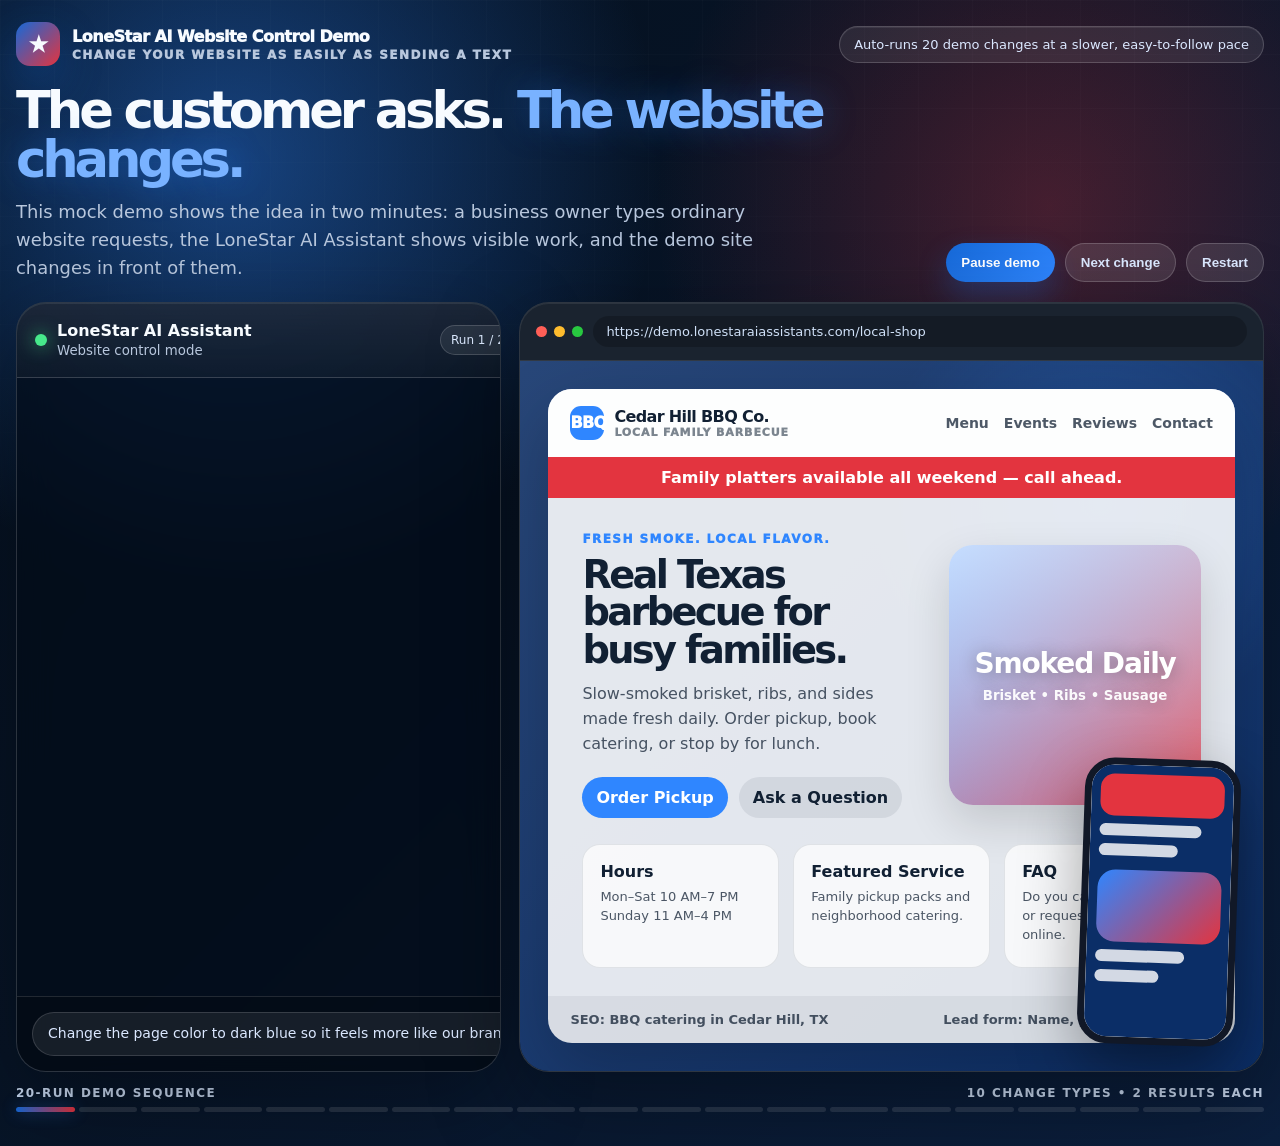
==== demo-control.html @ cb318af3 "Update mock demo change types" ====
<!doctype html>
<html lang="en">
<head>
  <meta charset="utf-8" />
  <meta name="viewport" content="width=device-width, initial-scale=1" />
  <title>LoneStar AI Website Control Demo</title>
  <meta name="description" content="A LoneStar AI demo showing how a small business website can change from plain-English requests." />
  <style>
    :root {
      --navy: #071426;
      --navy-2: #0b1e36;
      --blue: #1669d8;
      --blue-2: #2f86ff;
      --red: #e3343f;
      --red-2: #ff5b61;
      --ink: #f7fbff;
      --muted: #b8c7dd;
      --glass: rgba(255,255,255,.09);
      --line: rgba(255,255,255,.16);
      --site-bg: #0b2e67;
      --site-card: rgba(255,255,255,.94);
      --site-text: #112033;
      --site-accent: #2f86ff;
      --site-banner: #e3343f;
      --site-banner-text: #fff;
      --site-surface: rgba(255,255,255,.88);
      --site-card-bg: rgba(255,255,255,.72);
      --site-muted: rgba(17,32,51,.75);
      --site-faint: rgba(17,32,51,.55);
      --review-display: none;
      --site-radius: 24px;
    }

    * { box-sizing: border-box; margin: 0; padding: 0; }

    body {
      min-height: 100vh;
      font-family: Inter, ui-sans-serif, system-ui, -apple-system, BlinkMacSystemFont, "Segoe UI", sans-serif;
      color: var(--ink);
      background:
        radial-gradient(circle at 18% 14%, rgba(47,134,255,.42), transparent 30%),
        radial-gradient(circle at 82% 18%, rgba(227,52,63,.28), transparent 28%),
        linear-gradient(135deg, #04101f 0%, var(--navy) 44%, #0b1f3e 100%);
      overflow-x: hidden;
    }

    body::before {
      content: "";
      position: fixed;
      inset: 0;
      pointer-events: none;
      opacity: .34;
      background-image:
        linear-gradient(rgba(255,255,255,.055) 1px, transparent 1px),
        linear-gradient(90deg, rgba(255,255,255,.055) 1px, transparent 1px);
      background-size: 54px 54px;
      mask-image: linear-gradient(to bottom, black, transparent 82%);
    }

    .shell {
      width: min(1500px, calc(100% - 32px));
      margin: 0 auto;
      padding: 22px 0 34px;
      position: relative;
      z-index: 1;
    }

    .topbar {
      display: flex;
      justify-content: space-between;
      align-items: center;
      gap: 18px;
      margin-bottom: 20px;
    }

    .brand {
      display: flex;
      align-items: center;
      gap: 12px;
      font-weight: 950;
      letter-spacing: -.03em;
    }

    .mark {
      width: 44px;
      height: 44px;
      border-radius: 14px;
      display: grid;
      place-items: center;
      background: linear-gradient(135deg, var(--blue), var(--red));
      box-shadow: 0 18px 44px rgba(22,105,216,.28);
      font-size: 22px;
    }

    .brand small { display: block; color: var(--muted); font-size: 12px; letter-spacing: .12em; text-transform: uppercase; margin-top: 2px; }

    .pill {
      border: 1px solid rgba(255,255,255,.18);
      background: rgba(255,255,255,.08);
      border-radius: 999px;
      padding: 10px 14px;
      color: #dbe8ff;
      font-size: 13px;
      box-shadow: inset 0 1px 0 rgba(255,255,255,.08);
    }

    .headline {
      display: grid;
      grid-template-columns: minmax(0, 1fr) auto;
      gap: 20px;
      align-items: end;
      margin-bottom: 20px;
    }

    h1 {
      font-size: clamp(2rem, 4vw, 4.8rem);
      line-height: .96;
      letter-spacing: -.08em;
      max-width: 900px;
    }

    h1 span { color: #79b2ff; text-shadow: 0 0 34px rgba(47,134,255,.34); }

    .subhead {
      color: var(--muted);
      font-size: clamp(1rem, 1.4vw, 1.2rem);
      max-width: 740px;
      margin-top: 14px;
      line-height: 1.55;
    }

    .controls {
      display: flex;
      gap: 10px;
      justify-content: flex-end;
      flex-wrap: wrap;
    }

    button {
      border: 0;
      border-radius: 999px;
      padding: 11px 15px;
      font-weight: 900;
      color: white;
      background: linear-gradient(135deg, var(--blue), var(--blue-2));
      box-shadow: 0 14px 30px rgba(22,105,216,.32);
      cursor: pointer;
      transition: transform .18s ease, background .18s ease, box-shadow .18s ease;
    }

    button:hover, button:focus-visible {
      background: linear-gradient(135deg, var(--red), var(--red-2));
      transform: translateY(-1px);
      box-shadow: 0 16px 34px rgba(227,52,63,.3);
    }

    button.secondary { background: rgba(255,255,255,.11); border: 1px solid rgba(255,255,255,.18); color: #dbe8ff; box-shadow: none; }
    button.secondary:hover { background: linear-gradient(135deg, var(--red), var(--red-2)); color: white; }

    .demo-stage {
      display: grid;
      grid-template-columns: minmax(400px, .88fr) minmax(600px, 1.35fr);
      gap: 18px;
      align-items: stretch;
    }

    .assistant-panel, .website-frame {
      min-height: 720px;
      border: 1px solid var(--line);
      border-radius: 30px;
      background: rgba(3,12,24,.72);
      box-shadow: 0 30px 90px rgba(0,0,0,.34), inset 0 1px 0 rgba(255,255,255,.08);
      overflow: hidden;
      backdrop-filter: blur(18px);
    }

    .assistant-panel {
      display: grid;
      grid-template-rows: auto 1fr auto;
    }

    .panel-head {
      padding: 18px;
      border-bottom: 1px solid rgba(255,255,255,.12);
      display: flex;
      align-items: center;
      justify-content: space-between;
      gap: 12px;
      background: linear-gradient(180deg, rgba(255,255,255,.09), rgba(255,255,255,.03));
    }

    .agent-id { display: flex; align-items: center; gap: 10px; }
    .agent-dot { width: 12px; height: 12px; border-radius: 50%; background: #47e98b; box-shadow: 0 0 18px rgba(71,233,139,.76); }
    .agent-id strong { display: block; }
    .agent-id small { color: var(--muted); }

    .run-badge {
      font-size: 12px;
      color: #dceaff;
      border: 1px solid rgba(255,255,255,.16);
      padding: 7px 10px;
      border-radius: 999px;
      background: rgba(255,255,255,.08);
    }

    .messages {
      padding: 18px;
      display: flex;
      flex-direction: column;
      gap: 12px;
      overflow: hidden;
      position: relative;
    }

    .bubble {
      max-width: 92%;
      border-radius: 20px;
      padding: 14px 15px;
      line-height: 1.45;
      font-size: 15px;
      opacity: 0;
      transform: translateY(8px);
      animation: bubbleIn .36s ease forwards;
    }

    .bubble.customer {
      align-self: flex-end;
      background: linear-gradient(135deg, var(--blue), var(--blue-2));
      color: white;
      border-bottom-right-radius: 6px;
      box-shadow: 0 16px 36px rgba(22,105,216,.25);
    }

    .bubble.agent {
      align-self: flex-start;
      background: rgba(255,255,255,.10);
      border: 1px solid rgba(255,255,255,.12);
      color: #e9f2ff;
      border-bottom-left-radius: 6px;
    }

    .bubble strong { color: #fff; }
    .typing { display: inline-block; min-width: 8px; border-right: 2px solid rgba(255,255,255,.78); animation: blink .75s step-end infinite; }

    .command-log {
      margin-top: auto;
      border: 1px solid rgba(255,255,255,.12);
      border-radius: 18px;
      background: rgba(0,0,0,.22);
      padding: 12px;
      font-family: ui-monospace, SFMono-Regular, Menlo, Consolas, monospace;
      color: #bce2ff;
      font-size: 13px;
      line-height: 1.58;
      min-height: 156px;
      overflow: hidden;
    }

    .log-line { opacity: 0; transform: translateX(-6px); animation: logIn .25s ease forwards; }
    .log-line.ok { color: #73efad; }
    .log-line.warn { color: #ffd27a; }

    .composer {
      padding: 15px;
      border-top: 1px solid rgba(255,255,255,.12);
      display: flex;
      gap: 10px;
      align-items: center;
      background: rgba(0,0,0,.18);
    }

    .input-look {
      flex: 1;
      min-height: 44px;
      border-radius: 999px;
      border: 1px solid rgba(255,255,255,.14);
      background: rgba(255,255,255,.08);
      padding: 12px 15px;
      color: #dbe8ff;
      font-size: 14px;
      overflow: hidden;
      white-space: nowrap;
      text-overflow: ellipsis;
    }

    .website-frame {
      background: #06101d;
      display: flex;
      flex-direction: column;
    }

    .browser-bar {
      padding: 13px 16px;
      border-bottom: 1px solid rgba(255,255,255,.10);
      display: flex;
      align-items: center;
      gap: 10px;
      background: rgba(255,255,255,.08);
    }

    .traffic { display: flex; gap: 7px; }
    .traffic span { width: 11px; height: 11px; border-radius: 50%; display: block; }
    .traffic span:nth-child(1) { background: #ff5f57; }
    .traffic span:nth-child(2) { background: #febc2e; }
    .traffic span:nth-child(3) { background: #28c840; }
    .url { flex: 1; color: #cfe0f7; background: rgba(0,0,0,.22); border-radius: 999px; padding: 8px 13px; font-size: 13px; overflow: hidden; white-space: nowrap; text-overflow: ellipsis; }

    .site {
      flex: 1;
      color: var(--site-text);
      background:
        radial-gradient(circle at 78% 20%, color-mix(in srgb, var(--site-accent) 28%, transparent), transparent 28%),
        linear-gradient(135deg, color-mix(in srgb, var(--site-bg) 88%, white), var(--site-bg));
      transition: background .72s ease, color .72s ease;
      padding: 28px;
      overflow: hidden;
    }

    .site-inner {
      min-height: 100%;
      border-radius: var(--site-radius);
      overflow: hidden;
      background: var(--site-surface);
      box-shadow: 0 26px 70px rgba(0,0,0,.22);
      display: grid;
      grid-template-rows: auto auto 1fr auto;
      transition: border-radius .5s ease, background .5s ease;
    }

    .site-nav {
      display: flex;
      justify-content: space-between;
      align-items: center;
      gap: 15px;
      padding: 17px 22px;
      background: var(--site-card);
      color: var(--site-text);
    }

    .biz-logo { display: flex; align-items: center; gap: 10px; font-weight: 950; letter-spacing: -.04em; }
    .biz-logo span { width: 34px; height: 34px; display: grid; place-items: center; border-radius: 11px; color: white; background: var(--site-accent); transition: background .5s ease, border-radius .5s ease; }
    .site-nav nav { display: flex; gap: 15px; color: var(--site-muted); font-size: 14px; font-weight: 700; transition: color .5s ease; }
    .site-nav nav span { transition: color .35s ease, transform .35s ease; }
    .site-nav.centered { flex-direction: column; justify-content: center; text-align: center; }
    .site-nav.centered nav { justify-content: center; flex-wrap: wrap; }
    .site-nav.centered .biz-logo { flex-direction: column; gap: 7px; }

    .site-alert {
      background: var(--site-banner);
      color: var(--site-banner-text);
      padding: 11px 22px;
      display: flex;
      justify-content: center;
      text-align: center;
      font-weight: 900;
      transition: background .5s ease, color .5s ease;
      overflow: hidden;
      position: relative;
    }
    .site-alert .alert-inner { display: inline-block; white-space: nowrap; }
    .site-alert.scrolling .alert-inner { animation: scrollBanner 9s linear infinite; }

    .site-hero {
      padding: 34px 34px 26px;
      display: grid;
      grid-template-columns: minmax(0, 1.15fr) minmax(230px, .85fr);
      gap: 26px;
      align-items: center;
    }

    .site-kicker { color: var(--site-accent); font-weight: 950; text-transform: uppercase; letter-spacing: .12em; font-size: 12px; margin-bottom: 10px; transition: color .5s ease; }
    .site h2 { font-size: clamp(2rem, 3vw, 3.4rem); line-height: .98; letter-spacing: -.07em; margin-bottom: 14px; color: var(--site-text); transition: color .5s ease; }
    .site-copy { color: var(--site-muted); line-height: 1.55; max-width: 560px; font-size: 16px; transition: color .5s ease; }
    .site-actions { display: flex; flex-wrap: wrap; gap: 11px; margin-top: 20px; }
    .site-btn { background: var(--site-accent); color: white; border-radius: 999px; padding: 11px 14px; font-weight: 900; transition: background .5s ease; }
    .site-btn.ghost { background: color-mix(in srgb, var(--site-text) 8%, transparent); color: var(--site-text); }
    .site-btn.extra { display: none; }
    .site-btn.extra.show { display: inline-flex; }

    .photo-card {
      min-height: 260px;
      border-radius: 24px;
      background:
        linear-gradient(160deg, rgba(255,255,255,.72), rgba(255,255,255,.18)),
        var(--photo-gradient, linear-gradient(135deg, #2f86ff, #e3343f));
      display: grid;
      place-items: center;
      text-align: center;
      padding: 22px;
      box-shadow: 0 18px 45px rgba(0,0,0,.14);
      color: #fff;
      text-shadow: 0 2px 18px rgba(0,0,0,.34);
      transition: background .7s ease, transform .5s ease;
    }
    .photo-card strong { display: block; font-size: 28px; letter-spacing: -.04em; }
    .photo-card small { display: block; margin-top: 8px; font-weight: 800; opacity: .95; }

    .site-grid {
      padding: 0 34px 28px;
      display: grid;
      grid-template-columns: repeat(3, 1fr);
      gap: 14px;
    }

    .site-card {
      background: var(--site-card-bg);
      border: 1px solid color-mix(in srgb, var(--site-text) 10%, transparent);
      border-radius: 18px;
      padding: 17px;
      min-height: 124px;
      transition: transform .4s ease, border-color .4s ease, background .4s ease;
    }
    .site-card.changed { animation: pulse .8s ease; border-color: color-mix(in srgb, var(--site-accent) 58%, white); }
    .site-card h3 { font-size: 16px; margin-bottom: 7px; color: var(--site-text); }
    .site-card p { color: var(--site-muted); font-size: 13px; line-height: 1.45; transition: color .5s ease; }
    #reviewCard { display: var(--review-display); }

    .site-footer {
      background: color-mix(in srgb, var(--site-text) 6%, transparent);
      padding: 16px 22px;
      display: flex;
      justify-content: space-between;
      align-items: center;
      gap: 12px;
      color: var(--site-muted);
      font-size: 13px;
      font-weight: 750;
    }

    .phone-preview {
      position: absolute;
      right: 26px;
      bottom: 26px;
      width: 156px;
      height: 286px;
      border: 7px solid #111827;
      border-radius: 30px;
      overflow: hidden;
      background: #fff;
      box-shadow: 0 24px 60px rgba(0,0,0,.34);
      transform: rotate(2deg);
      transition: transform .45s ease;
    }
    .phone-preview .mini-site { height: 100%; background: var(--site-bg); padding: 9px; transition: background .72s ease; }
    .phone-preview .mini-top { height: 42px; border-radius: 14px; background: var(--site-banner); margin-bottom: 8px; transition: background .5s ease; }
    .phone-preview .mini-line { height: 12px; border-radius: 999px; background: rgba(255,255,255,.82); margin: 8px 0; }
    .phone-preview .mini-block { height: 72px; border-radius: 18px; background: var(--photo-gradient, linear-gradient(135deg, #2f86ff, #e3343f)); margin-top: 14px; transition: background .7s ease; }

    .change-flash { animation: siteFlash .75s ease; }

    .progress-label {
      margin-top: 14px;
      color: #c9d9f0;
      font-size: 12px;
      font-weight: 850;
      letter-spacing: .12em;
      text-transform: uppercase;
      display: flex;
      justify-content: space-between;
      gap: 12px;
    }

    .progress-strip {
      display: grid;
      grid-template-columns: repeat(20, 1fr);
      gap: 4px;
      margin-top: 7px;
    }
    .tick { height: 5px; border-radius: 999px; background: rgba(255,255,255,.12); overflow: hidden; }
    .tick.active { background: linear-gradient(90deg, var(--blue), var(--red)); box-shadow: 0 0 16px rgba(47,134,255,.45); }

    @keyframes blink { 50% { border-color: transparent; } }
    @keyframes bubbleIn { to { opacity: 1; transform: translateY(0); } }
    @keyframes logIn { to { opacity: 1; transform: translateX(0); } }
    @keyframes siteFlash { 0%,100% { filter: brightness(1); } 35% { filter: brightness(1.18) saturate(1.14); } }
    @keyframes pulse { 0%, 100% { transform: translateY(0); } 40% { transform: translateY(-4px); } }
    @keyframes scrollBanner { 0% { transform: translateX(92%); } 100% { transform: translateX(-92%); } }

    @media (max-width: 1100px) {
      .headline, .demo-stage { grid-template-columns: 1fr; }
      .assistant-panel, .website-frame { min-height: auto; }
      .website-frame { min-height: 680px; }
      .site-hero { grid-template-columns: 1fr; }
      .phone-preview { display: none; }
    }

    @media (max-width: 720px) {
      .shell { width: min(100% - 18px, 1500px); padding-top: 14px; }
      .topbar { align-items: flex-start; flex-direction: column; }
      .site { padding: 12px; }
      .site-nav nav { display: none; }
      .site-hero { padding: 24px 20px; }
      .site-grid { grid-template-columns: 1fr; padding: 0 20px 20px; }
      .controls { justify-content: flex-start; }
    }
  </style>
</head>
<body>
  <main class="shell">
    <header class="topbar">
      <div class="brand">
        <div class="mark">★</div>
        <div>
          LoneStar AI Website Control Demo
          <small>Change your website as easily as sending a text</small>
        </div>
      </div>
      <div class="pill">Auto-runs 20 demo changes at a slower, easy-to-follow pace</div>
    </header>

    <section class="headline">
      <div>
        <h1>The customer asks. <span>The website changes.</span></h1>
        <p class="subhead">This mock demo shows the idea in two minutes: a business owner types ordinary website requests, the LoneStar AI Assistant shows visible work, and the demo site changes in front of them.</p>
      </div>
      <div class="controls">
        <button id="playPause" type="button">Pause demo</button>
        <button class="secondary" id="nextBtn" type="button">Next change</button>
        <button class="secondary" id="restartBtn" type="button">Restart</button>
      </div>
    </section>

    <section class="demo-stage" aria-label="LoneStar AI website control mock demo">
      <aside class="assistant-panel">
        <div class="panel-head">
          <div class="agent-id">
            <span class="agent-dot"></span>
            <div><strong>LoneStar AI Assistant</strong><small>Website control mode</small></div>
          </div>
          <div class="run-badge" id="runBadge">Run 1 / 20</div>
        </div>
        <div class="messages" id="messages" aria-live="polite"></div>
        <div class="composer">
          <div class="input-look" id="composerText">Typing request…</div>
          <button type="button" id="sendBtn">Send</button>
        </div>
      </aside>

      <section class="website-frame">
        <div class="browser-bar">
          <div class="traffic"><span></span><span></span><span></span></div>
          <div class="url">https://demo.lonestaraiassistants.com/local-shop</div>
        </div>
        <div class="site" id="site">
          <div class="site-inner" id="siteInner">
            <header class="site-nav">
              <div class="biz-logo"><span id="bizIcon">BBQ</span><div><strong id="businessName">Cedar Hill BBQ Co.</strong><small id="tagLine" style="display:block;color:var(--site-faint);font-size:11px;letter-spacing:.08em;text-transform:uppercase;">Local family barbecue</small></div></div>
              <nav id="siteNav"><span>Menu</span><span>Events</span><span>Reviews</span><span id="newPageLink" hidden>Catering</span><span>Contact</span></nav>
            </header>
            <div class="site-alert" id="siteBanner"><span class="alert-inner" id="bannerText">Family platters available all weekend — call ahead.</span></div>
            <section class="site-hero">
              <div>
                <div class="site-kicker" id="kicker">Fresh smoke. Local flavor.</div>
                <h2 id="heroTitle">Real Texas barbecue for busy families.</h2>
                <p class="site-copy" id="heroCopy">Slow-smoked brisket, ribs, and sides made fresh daily. Order pickup, book catering, or stop by for lunch.</p>
                <div class="site-actions">
                  <div class="site-btn" id="primaryCta">Order Pickup</div>
                  <div class="site-btn ghost" id="secondaryCta">Ask a Question</div>
                  <div class="site-btn extra" id="extraCta">Book Catering</div>
                </div>
              </div>
              <div class="photo-card" id="photoCard"><div><strong id="photoTitle">Smoked Daily</strong><small id="photoSub">Brisket • Ribs • Sausage</small></div></div>
            </section>
            <section class="site-grid">
              <article class="site-card" id="hoursCard"><h3>Hours</h3><p id="hoursText">Mon–Sat 10 AM–7 PM<br>Sunday 11 AM–4 PM</p></article>
              <article class="site-card" id="serviceCard"><h3>Featured Service</h3><p id="serviceText">Family pickup packs and neighborhood catering.</p></article>
              <article class="site-card" id="faqCard"><h3>FAQ</h3><p id="faqText">Do you cater? Yes — call or request a quote online.</p></article>
              <article class="site-card" id="reviewCard"><h3>Review</h3><p id="reviewText">“Best brisket in town and the staff made catering easy.” — Maria G.</p></article>
            </section>
            <footer class="site-footer"><span id="seoText">SEO: BBQ catering in Cedar Hill, TX</span><span id="leadText">Lead form: Name, phone, event date</span></footer>
          </div>
          <div class="phone-preview" aria-hidden="true"><div class="mini-site"><div class="mini-top"></div><div class="mini-line" style="width:82%"></div><div class="mini-line" style="width:64%"></div><div class="mini-block"></div><div class="mini-line" style="width:72%"></div><div class="mini-line" style="width:52%"></div></div></div>
        </div>
      </section>
    </section>
    <div class="progress-label"><span>20-run demo sequence</span><span>10 change types • 2 results each</span></div>
    <div class="progress-strip" id="progressStrip" aria-label="Demo progress"></div>
  </main>

  <script>
    const steps = [
      {
        type: 'Page color', request: 'Change the page color to dark blue so it feels more like our brand.',
        logs: ['Reading current page colors', 'Applying dark blue background', 'Checking button and banner contrast', 'Dark blue page color published'],
        apply() { setTheme({bg:'#082f63', accent:'#2f86ff', banner:'#e3343f', photo:'linear-gradient(135deg,#0b2e67,#2f86ff 58%,#e3343f)', surface:'rgba(255,255,255,.90)', cardBg:'rgba(255,255,255,.74)', text:'#112033', muted:'rgba(17,32,51,.75)', faint:'rgba(17,32,51,.55)'}); changed('siteInner'); }
      },
      {
        type: 'Text color', request: 'Make the website text white for a darker, more premium look.',
        logs: ['Switching site text tokens', 'Darkening card surfaces', 'Checking headline contrast', 'White text mode published'],
        apply() { setTheme({surface:'rgba(6,18,35,.92)', cardBg:'rgba(255,255,255,.10)', text:'#ffffff', muted:'rgba(255,255,255,.78)', faint:'rgba(255,255,255,.58)', banner:'#1669d8'}); changed('siteInner'); }
      },
      {
        type: 'Banner motion', request: 'Make the announcement banner scroll across the top.',
        logs: ['Finding announcement banner', 'Adding smooth scroll behavior', 'Checking motion speed', 'Scrolling banner turned on'],
        apply() { bannerText.textContent = 'Weekend special: family platters, catering trays, and pickup packs available now.'; siteBanner.classList.add('scrolling'); changed('siteBanner'); }
      },
      {
        type: 'Button', request: 'Add a button for catering orders.',
        logs: ['Finding homepage buttons', 'Adding catering call-to-action', 'Checking mobile wrap', 'New button added'],
        apply() { extraCta.textContent = 'Book Catering'; extraCta.classList.add('show'); changed('extraCta'); }
      },
      {
        type: 'Hours', request: 'Change the hours to 9 AM to 6 PM Monday through Saturday.',
        logs: ['Finding hours card', 'Updating weekday schedule', 'Checking footer references', 'Hours changed'],
        apply() { hoursText.innerHTML = 'Mon–Sat 9 AM–6 PM<br>Sunday 11 AM–4 PM'; changed('hoursCard'); }
      },
      {
        type: 'Header layout', request: 'Change the header layout so the logo is centered above the menu.',
        logs: ['Reading header layout', 'Centering logo and navigation', 'Checking spacing', 'Header layout updated'],
        apply() { document.querySelector('.site-nav').classList.add('centered'); changed('siteInner'); }
      },
      {
        type: 'New page link', request: 'Add a Catering page link in the header.',
        logs: ['Opening site navigation', 'Adding Catering page link', 'Checking header width', 'New page link added'],
        apply() { newPageLink.hidden = false; changed('siteNav'); }
      },
      {
        type: 'Review', request: 'Add a customer review to the homepage.',
        logs: ['Finding review area', 'Adding approved customer quote', 'Checking card layout', 'Review added'],
        apply() { setVar('--review-display', 'block'); reviewText.textContent = '“Best brisket in town and the staff made catering easy.” — Maria G.'; changed('reviewCard'); }
      },
      {
        type: 'Logo', request: 'Change the logo to a flame icon for barbecue season.',
        logs: ['Finding logo mark', 'Swapping icon style', 'Checking header readability', 'Logo updated'],
        apply() { bizIcon.textContent = '🔥'; bizIcon.style.borderRadius = '999px'; businessName.textContent = 'Cedar Hill Smokehouse'; tagLine.textContent = 'Barbecue • Catering • Pickup'; changed('siteInner'); }
      },
      {
        type: 'Featured service + theme', request: 'Feature wedding catering and make the colors feel elegant.',
        logs: ['Updating featured service', 'Matching color theme to service', 'Checking homepage visual balance', 'Featured service and theme updated'],
        apply() { serviceText.textContent = 'Wedding catering with smoked meats, sides, and simple serving options.'; heroTitle.textContent = 'Wedding catering with real Texas flavor.'; heroCopy.textContent = 'Give guests a meal they remember with slow-smoked brisket, sausage, sides, and easy catering support.'; setTheme({bg:'#3f2a56', accent:'#9f7aea', banner:'#2d1b42', photo:'linear-gradient(135deg,#2d1b42,#9f7aea 48%,#f6ad55)', surface:'rgba(255,255,255,.90)', cardBg:'rgba(255,255,255,.75)', text:'#162033', muted:'rgba(22,32,51,.76)', faint:'rgba(22,32,51,.55)'}); changed('serviceCard'); changed('photoCard'); }
      },
      {
        type: 'Page color', request: 'Change the page color back to a clean gray look.',
        logs: ['Reading page colors', 'Switching background to clean gray', 'Checking contrast', 'Gray page color published'],
        apply() { setTheme({bg:'#64748b', accent:'#1669d8', banner:'#1e293b', photo:'linear-gradient(135deg,#94a3b8,#334155)', surface:'rgba(255,255,255,.90)', cardBg:'rgba(255,255,255,.74)', text:'#112033', muted:'rgba(17,32,51,.75)', faint:'rgba(17,32,51,.55)'}); changed('siteInner'); }
      },
      {
        type: 'Text color', request: 'Change the text back to dark blue for a lighter page.',
        logs: ['Restoring dark blue text', 'Lightening card surfaces', 'Checking readability', 'Dark blue text restored'],
        apply() { setTheme({surface:'rgba(255,255,255,.90)', cardBg:'rgba(255,255,255,.74)', text:'#112033', muted:'rgba(17,32,51,.75)', faint:'rgba(17,32,51,.55)', banner:'#1669d8'}); changed('siteInner'); }
      },
      {
        type: 'Banner motion', request: 'Stop the banner from scrolling and leave it still.',
        logs: ['Finding announcement banner', 'Removing scroll behavior', 'Setting fixed message', 'Static banner restored'],
        apply() { siteBanner.classList.remove('scrolling'); bannerText.textContent = 'Summer lunch special: brisket sandwich combo every weekday.'; changed('siteBanner'); }
      },
      {
        type: 'Button', request: 'Remove the extra catering button.',
        logs: ['Finding homepage buttons', 'Removing extra call-to-action', 'Checking remaining buttons', 'Extra button removed'],
        apply() { extraCta.classList.remove('show'); changed('primaryCta'); }
      },
      {
        type: 'Hours', request: 'Revert the hours back to the regular schedule.',
        logs: ['Finding hours card', 'Restoring regular schedule', 'Checking footer references', 'Hours reverted'],
        apply() { hoursText.innerHTML = 'Mon–Sat 10 AM–7 PM<br>Sunday 11 AM–4 PM'; changed('hoursCard'); }
      },
      {
        type: 'Header layout', request: 'Revert the header layout back to logo left and menu right.',
        logs: ['Reading header layout', 'Restoring split header', 'Checking spacing', 'Header layout reverted'],
        apply() { document.querySelector('.site-nav').classList.remove('centered'); changed('siteInner'); }
      },
      {
        type: 'New page link', request: 'Remove the Catering page link from the header.',
        logs: ['Opening site navigation', 'Removing Catering page link', 'Checking header width', 'Page link removed'],
        apply() { newPageLink.hidden = true; changed('siteNav'); }
      },
      {
        type: 'Review', request: 'Remove the customer review from the homepage.',
        logs: ['Finding review card', 'Removing review from homepage', 'Checking card layout', 'Review removed'],
        apply() { setVar('--review-display', 'none'); changed('siteInner'); }
      },
      {
        type: 'Logo', request: 'Revert the logo back to the original BBQ mark.',
        logs: ['Finding logo mark', 'Restoring original initials', 'Checking brand label', 'Logo reverted'],
        apply() { bizIcon.textContent = 'BBQ'; bizIcon.style.borderRadius = '11px'; businessName.textContent = 'Cedar Hill BBQ Co.'; tagLine.textContent = 'Local family barbecue'; changed('siteInner'); }
      },
      {
        type: 'Featured service + theme', request: 'Feature family pickup packs and match the colors to a friendly blue theme.',
        logs: ['Updating featured service', 'Matching color theme to pickup packs', 'Checking homepage visual balance', 'Featured service and theme updated'],
        apply() { serviceText.textContent = 'Family pickup packs and neighborhood catering.'; heroTitle.textContent = 'Real Texas barbecue for busy families.'; heroCopy.textContent = 'Slow-smoked brisket, ribs, and sides made fresh daily. Order pickup, book catering, or stop by for lunch.'; setTheme({bg:'#0b2e67', accent:'#2f86ff', banner:'#e3343f', photo:'linear-gradient(135deg,#2f86ff,#e3343f)', surface:'rgba(255,255,255,.90)', cardBg:'rgba(255,255,255,.74)', text:'#112033', muted:'rgba(17,32,51,.75)', faint:'rgba(17,32,51,.55)'}); changed('serviceCard'); changed('photoCard'); }
      }
    ];

    const $ = (id) => document.getElementById(id);
    const messages = $('messages');
    const commandLog = document.createElement('div');
    commandLog.className = 'command-log';
    const composerText = $('composerText');
    const runBadge = $('runBadge');
    const progressStrip = $('progressStrip');
    const playPause = $('playPause');
    const nextBtn = $('nextBtn');
    const restartBtn = $('restartBtn');
    const sendBtn = $('sendBtn');
    let index = 0;
    let playing = true;
    let timers = [];
    const DEMO_SPEED = 2; // Clint asked for about half speed: multiply demo delays by 2.
    const delay = (ms) => ms * DEMO_SPEED;

    for (let i = 0; i < steps.length; i++) {
      const tick = document.createElement('div');
      tick.className = 'tick';
      progressStrip.appendChild(tick);
    }

    function setVar(name, value) { document.documentElement.style.setProperty(name, value); }
    function setTheme(theme) {
      if (theme.bg) setVar('--site-bg', theme.bg);
      if (theme.accent) setVar('--site-accent', theme.accent);
      if (theme.banner) setVar('--site-banner', theme.banner);
      if (theme.photo) setVar('--photo-gradient', theme.photo);
      if (theme.radius) setVar('--site-radius', theme.radius);
      if (theme.surface) setVar('--site-surface', theme.surface);
      if (theme.cardBg) setVar('--site-card-bg', theme.cardBg);
      if (theme.text) setVar('--site-text', theme.text);
      if (theme.muted) setVar('--site-muted', theme.muted);
      if (theme.faint) setVar('--site-faint', theme.faint);
    }

    function changed(id) {
      const el = $(id);
      if (!el) return;
      el.classList.remove('changed', 'change-flash');
      void el.offsetWidth;
      el.classList.add('changed');
      $('site').classList.add('change-flash');
      window.setTimeout(() => $('site').classList.remove('change-flash'), 780);
    }

    function clearTimers() { timers.forEach(clearTimeout); timers = []; }
    function wait(fn, delay) { const t = setTimeout(fn, delay); timers.push(t); }

    function addBubble(text, role) {
      const b = document.createElement('div');
      b.className = `bubble ${role}`;
      b.innerHTML = text;
      messages.appendChild(b);
      messages.scrollTop = messages.scrollHeight;
      return b;
    }

    function typeComposer(text, done) {
      composerText.textContent = '';
      let i = 0;
      function tick() {
        composerText.innerHTML = text.slice(0, i).replace(/</g, '&lt;') + '<span class="typing"></span>';
        i += 2;
        if (i <= text.length + 2) wait(tick, delay(22));
        else {
          composerText.textContent = text;
          if (done) done();
        }
      }
      tick();
    }

    function renderProgress() {
      [...progressStrip.children].forEach((tick, i) => tick.classList.toggle('active', i <= index));
    }

    function renderStep() {
      clearTimers();
      const step = steps[index];
      runBadge.textContent = `Run ${index + 1} / ${steps.length} • ${step.type}`;
      renderProgress();
      messages.innerHTML = '';
      commandLog.innerHTML = '';
      composerText.textContent = 'Typing request…';

      typeComposer(step.request, () => {
        wait(() => {
          addBubble(step.request, 'customer');
          composerText.textContent = 'Request sent';
        }, delay(160));
        wait(() => addBubble('<strong>LoneStar AI Assistant:</strong> I can do that. I’ll update the demo site and check the result.', 'agent'), delay(760));
        wait(() => {
          messages.appendChild(commandLog);
          step.logs.forEach((line, i) => {
            wait(() => {
              const div = document.createElement('div');
              div.className = `log-line ${i === step.logs.length - 1 ? 'ok' : ''}`;
              div.textContent = `${i === step.logs.length - 1 ? '✓' : '>'} ${line}`;
              commandLog.appendChild(div);
            }, delay(i * 430));
          });
        }, delay(1250));
        wait(() => {
          step.apply();
          addBubble('<strong>Done.</strong> The website has been updated. Refresh the phone view and it matches the request.', 'agent');
        }, delay(3200));
        if (playing) wait(nextStep, delay(6000));
      });
    }

    function nextStep() {
      index = (index + 1) % steps.length;
      renderStep();
    }

    playPause.addEventListener('click', () => {
      playing = !playing;
      playPause.textContent = playing ? 'Pause demo' : 'Play demo';
      if (playing) nextStep();
      else clearTimers();
    });
    nextBtn.addEventListener('click', () => { nextStep(); });
    restartBtn.addEventListener('click', () => { index = 0; playing = true; playPause.textContent = 'Pause demo'; renderStep(); });
    sendBtn.addEventListener('click', () => { nextStep(); });

    renderStep();
  </script>
</body>
</html>
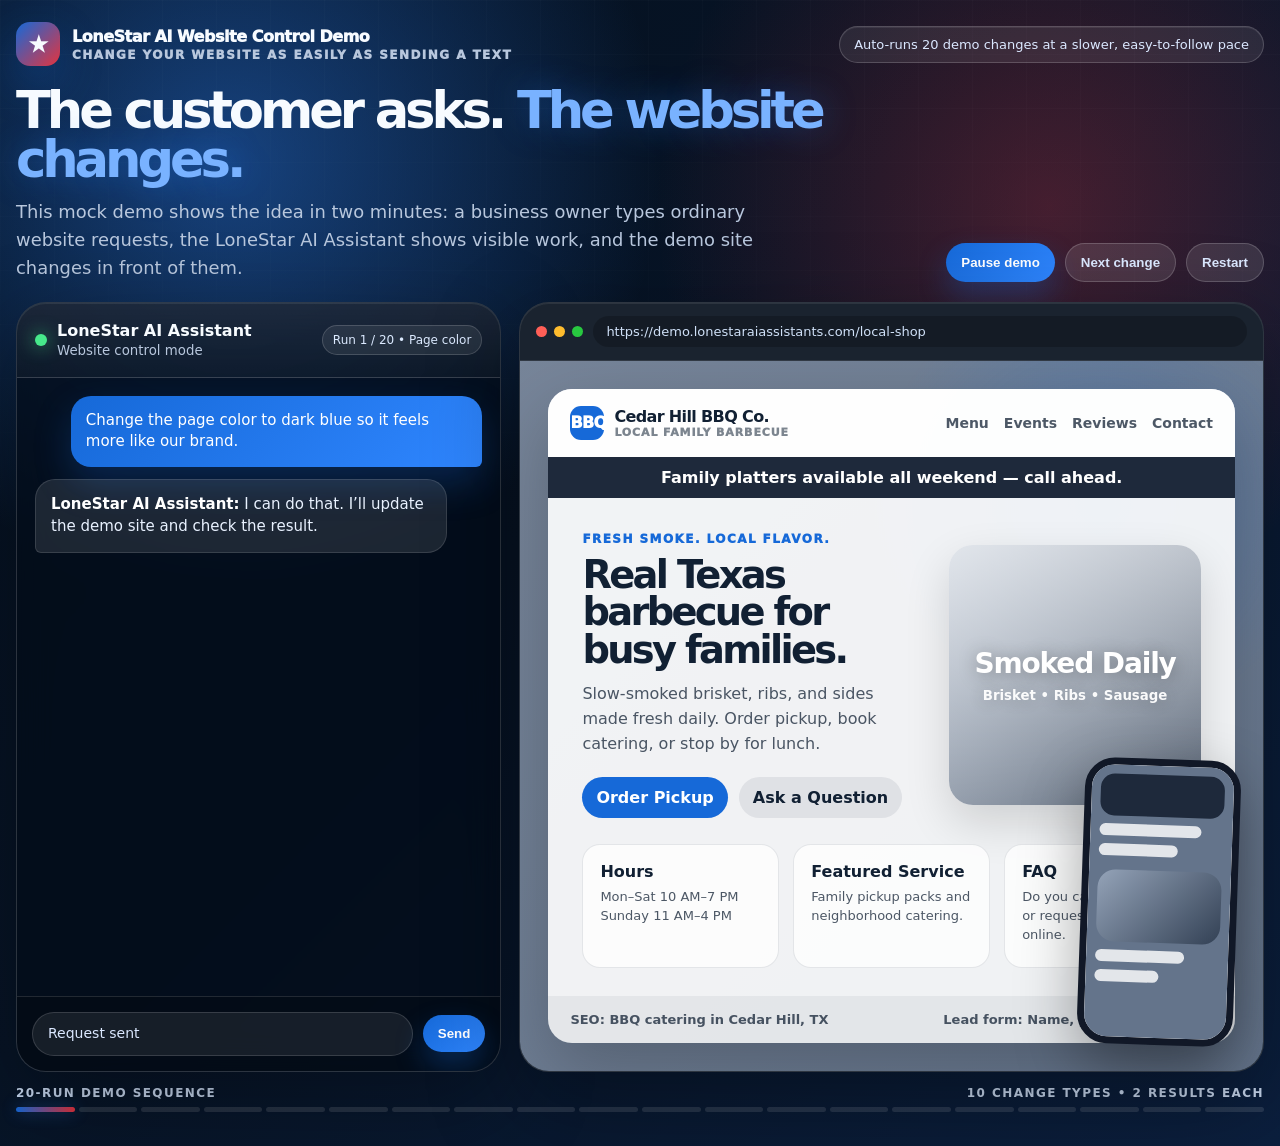
==== commit 534240d6: "Make first demo color change visible" ====
--- a/demo-control.html
+++ b/demo-control.html
@@ -17,11 +17,11 @@
       --muted: #b8c7dd;
       --glass: rgba(255,255,255,.09);
       --line: rgba(255,255,255,.16);
-      --site-bg: #0b2e67;
+      --site-bg: #64748b;
       --site-card: rgba(255,255,255,.94);
       --site-text: #112033;
-      --site-accent: #2f86ff;
-      --site-banner: #e3343f;
+      --site-accent: #1669d8;
+      --site-banner: #1e293b;
       --site-banner-text: #fff;
       --site-surface: rgba(255,255,255,.88);
       --site-card-bg: rgba(255,255,255,.72);
@@ -333,7 +333,7 @@
       align-items: center;
       gap: 15px;
       padding: 17px 22px;
-      background: var(--site-card);
+      background: var(--site-surface);
       color: var(--site-text);
     }
 
@@ -718,6 +718,39 @@
       if (theme.faint) setVar('--site-faint', theme.faint);
     }
 
+    function resetPreviewToNeutral() {
+      setTheme({
+        bg: '#64748b',
+        accent: '#1669d8',
+        banner: '#1e293b',
+        photo: 'linear-gradient(135deg,#94a3b8,#334155)',
+        radius: '24px',
+        surface: 'rgba(255,255,255,.90)',
+        cardBg: 'rgba(255,255,255,.74)',
+        text: '#112033',
+        muted: 'rgba(17,32,51,.75)',
+        faint: 'rgba(17,32,51,.55)'
+      });
+      siteBanner.classList.remove('scrolling');
+      bannerText.textContent = 'Family platters available all weekend — call ahead.';
+      document.querySelector('.site-nav').classList.remove('centered');
+      newPageLink.hidden = true;
+      setVar('--review-display', 'none');
+      extraCta.classList.remove('show');
+      hoursText.innerHTML = 'Mon–Sat 10 AM–7 PM<br>Sunday 11 AM–4 PM';
+      bizIcon.textContent = 'BBQ';
+      bizIcon.style.borderRadius = '11px';
+      businessName.textContent = 'Cedar Hill BBQ Co.';
+      tagLine.textContent = 'Local family barbecue';
+      serviceText.textContent = 'Family pickup packs and neighborhood catering.';
+      heroTitle.textContent = 'Real Texas barbecue for busy families.';
+      heroCopy.textContent = 'Slow-smoked brisket, ribs, and sides made fresh daily. Order pickup, book catering, or stop by for lunch.';
+      primaryCta.textContent = 'Order Pickup';
+      secondaryCta.textContent = 'Ask a Question';
+      photoTitle.textContent = 'Smoked Daily';
+      photoSub.textContent = 'Brisket • Ribs • Sausage';
+    }
+
     function changed(id) {
       const el = $(id);
       if (!el) return;
@@ -761,6 +794,7 @@
 
     function renderStep() {
       clearTimers();
+      if (index === 0) resetPreviewToNeutral();
       const step = steps[index];
       runBadge.textContent = `Run ${index + 1} / ${steps.length} • ${step.type}`;
       renderProgress();
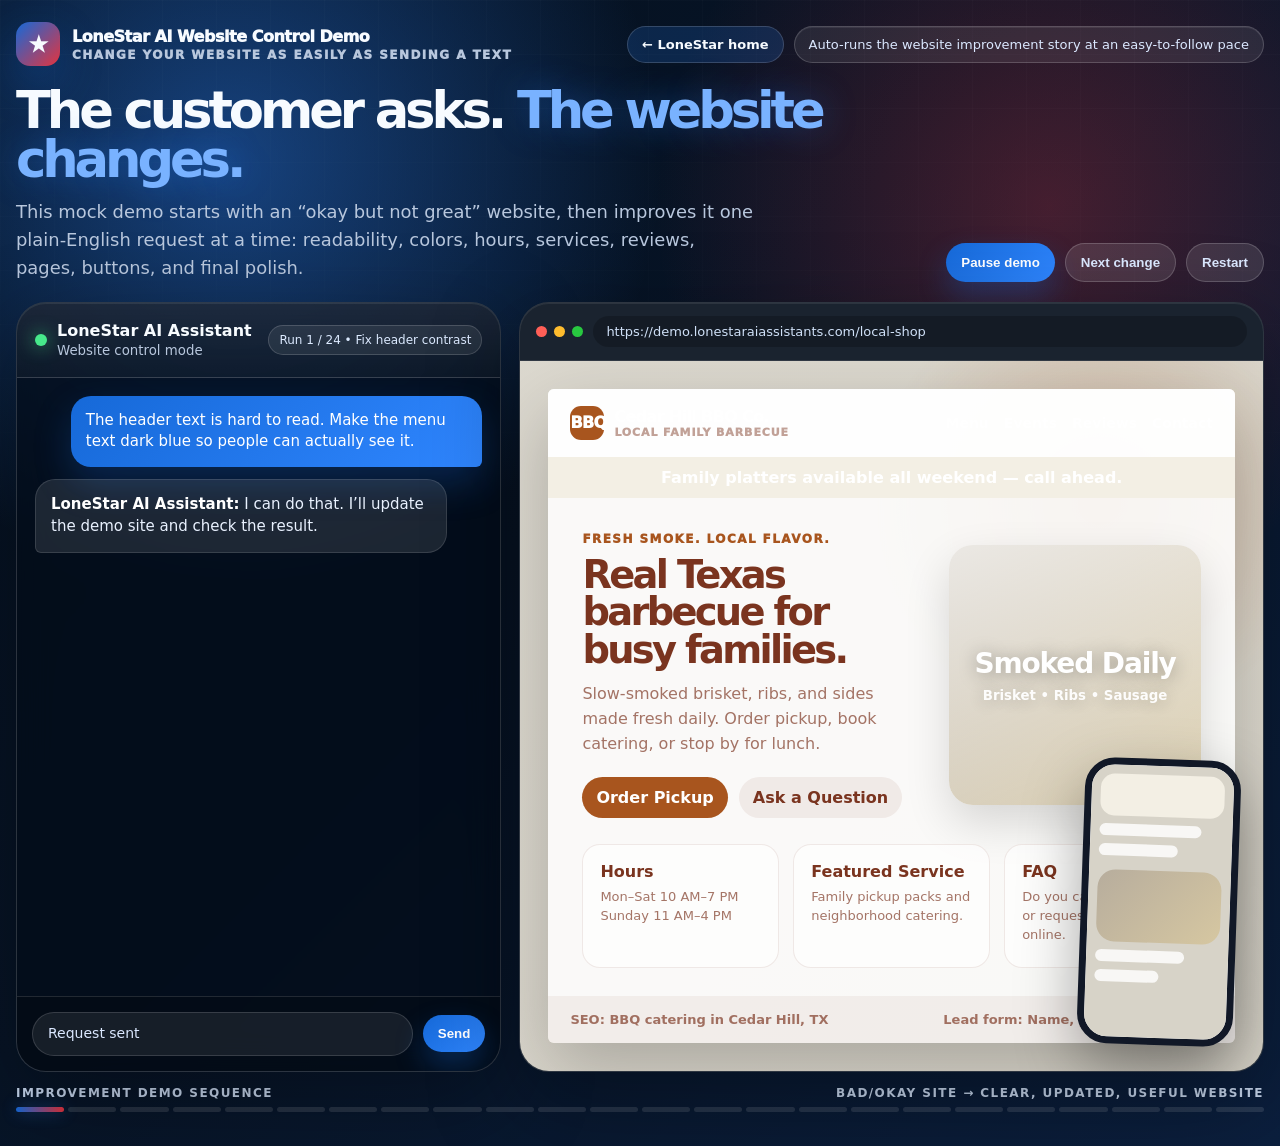
==== commit 61a8d0c5: "Turn demo into website improvement story" ====
--- a/demo-control.html
+++ b/demo-control.html
@@ -17,18 +17,20 @@
       --muted: #b8c7dd;
       --glass: rgba(255,255,255,.09);
       --line: rgba(255,255,255,.16);
-      --site-bg: #64748b;
+      --site-bg: #d7d3c8;
       --site-card: rgba(255,255,255,.94);
-      --site-text: #112033;
-      --site-accent: #1669d8;
-      --site-banner: #1e293b;
-      --site-banner-text: #fff;
-      --site-surface: rgba(255,255,255,.88);
-      --site-card-bg: rgba(255,255,255,.72);
-      --site-muted: rgba(17,32,51,.75);
-      --site-faint: rgba(17,32,51,.55);
+      --site-text: #7a341f;
+      --site-accent: #a8551e;
+      --site-banner: #f3efe4;
+      --site-banner-text: #ffffff;
+      --site-surface: rgba(255,255,255,.86);
+      --site-card-bg: rgba(255,255,255,.60);
+      --site-muted: rgba(122,52,31,.68);
+      --site-faint: rgba(122,52,31,.46);
+      --site-nav-text: #ffffff;
+      --site-nav-muted: rgba(255,255,255,.78);
       --review-display: none;
-      --site-radius: 24px;
+      --site-radius: 6px;
     }
 
     * { box-sizing: border-box; margin: 0; padding: 0; }
@@ -103,6 +105,10 @@
       font-size: 13px;
       box-shadow: inset 0 1px 0 rgba(255,255,255,.08);
     }
+
+    .top-actions { display: flex; align-items: center; gap: 10px; flex-wrap: wrap; justify-content: flex-end; }
+    .home-link { color: #f7fbff; border: 1px solid var(--line); background: rgba(47,134,255,.18); border-radius: 999px; padding: 10px 14px; font-size: 13px; font-weight: 900; text-decoration: none; }
+    .home-link:hover, .home-link:focus-visible { background: var(--red); border-color: rgba(255,255,255,.34); outline: none; }
 
     .headline {
       display: grid;
@@ -334,12 +340,12 @@
       gap: 15px;
       padding: 17px 22px;
       background: var(--site-surface);
-      color: var(--site-text);
+      color: var(--site-nav-text);
     }
 
     .biz-logo { display: flex; align-items: center; gap: 10px; font-weight: 950; letter-spacing: -.04em; }
     .biz-logo span { width: 34px; height: 34px; display: grid; place-items: center; border-radius: 11px; color: white; background: var(--site-accent); transition: background .5s ease, border-radius .5s ease; }
-    .site-nav nav { display: flex; gap: 15px; color: var(--site-muted); font-size: 14px; font-weight: 700; transition: color .5s ease; }
+    .site-nav nav { display: flex; gap: 15px; color: var(--site-nav-muted); font-size: 14px; font-weight: 700; transition: color .5s ease; }
     .site-nav nav span { transition: color .35s ease, transform .35s ease; }
     .site-nav.centered { flex-direction: column; justify-content: center; text-align: center; }
     .site-nav.centered nav { justify-content: center; flex-wrap: wrap; }
@@ -462,7 +468,7 @@
 
     .progress-strip {
       display: grid;
-      grid-template-columns: repeat(20, 1fr);
+      grid-template-columns: repeat(auto-fit, minmax(16px, 1fr));
       gap: 4px;
       margin-top: 7px;
     }
@@ -505,13 +511,13 @@
           <small>Change your website as easily as sending a text</small>
         </div>
       </div>
-      <div class="pill">Auto-runs 20 demo changes at a slower, easy-to-follow pace</div>
+      <div class="top-actions"><a class="home-link" href="index.html">← LoneStar home</a><div class="pill">Auto-runs the website improvement story at an easy-to-follow pace</div></div>
     </header>
 
     <section class="headline">
       <div>
         <h1>The customer asks. <span>The website changes.</span></h1>
-        <p class="subhead">This mock demo shows the idea in two minutes: a business owner types ordinary website requests, the LoneStar AI Assistant shows visible work, and the demo site changes in front of them.</p>
+        <p class="subhead">This mock demo starts with an “okay but not great” website, then improves it one plain-English request at a time: readability, colors, hours, services, reviews, pages, buttons, and final polish.</p>
       </div>
       <div class="controls">
         <button id="playPause" type="button">Pause demo</button>
@@ -527,7 +533,7 @@
             <span class="agent-dot"></span>
             <div><strong>LoneStar AI Assistant</strong><small>Website control mode</small></div>
           </div>
-          <div class="run-badge" id="runBadge">Run 1 / 20</div>
+          <div class="run-badge" id="runBadge">Run 1 / 24</div>
         </div>
         <div class="messages" id="messages" aria-live="polite"></div>
         <div class="composer">
@@ -545,7 +551,7 @@
           <div class="site-inner" id="siteInner">
             <header class="site-nav">
               <div class="biz-logo"><span id="bizIcon">BBQ</span><div><strong id="businessName">Cedar Hill BBQ Co.</strong><small id="tagLine" style="display:block;color:var(--site-faint);font-size:11px;letter-spacing:.08em;text-transform:uppercase;">Local family barbecue</small></div></div>
-              <nav id="siteNav"><span>Menu</span><span>Events</span><span>Reviews</span><span id="newPageLink" hidden>Catering</span><span>Contact</span></nav>
+              <nav id="siteNav"><span>Menu</span><span>Events</span><span>Reviews</span><span id="newPageLink" hidden>Catering</span><span id="galleryPageLink" hidden>Gallery</span><span>Contact</span></nav>
             </header>
             <div class="site-alert" id="siteBanner"><span class="alert-inner" id="bannerText">Family platters available all weekend — call ahead.</span></div>
             <section class="site-hero">
@@ -573,111 +579,131 @@
         </div>
       </section>
     </section>
-    <div class="progress-label"><span>20-run demo sequence</span><span>10 change types • 2 results each</span></div>
+    <div class="progress-label"><span>Improvement demo sequence</span><span>Bad/okay site → clear, updated, useful website</span></div>
     <div class="progress-strip" id="progressStrip" aria-label="Demo progress"></div>
   </main>
 
   <script>
     const steps = [
       {
-        type: 'Page color', request: 'Change the page color to dark blue so it feels more like our brand.',
-        logs: ['Reading current page colors', 'Applying dark blue background', 'Checking button and banner contrast', 'Dark blue page color published'],
-        apply() { setTheme({bg:'#082f63', accent:'#2f86ff', banner:'#e3343f', photo:'linear-gradient(135deg,#0b2e67,#2f86ff 58%,#e3343f)', surface:'rgba(255,255,255,.90)', cardBg:'rgba(255,255,255,.74)', text:'#112033', muted:'rgba(17,32,51,.75)', faint:'rgba(17,32,51,.55)'}); changed('siteInner'); }
-      },
-      {
-        type: 'Text color', request: 'Make the website text white for a darker, more premium look.',
-        logs: ['Switching site text tokens', 'Darkening card surfaces', 'Checking headline contrast', 'White text mode published'],
-        apply() { setTheme({surface:'rgba(6,18,35,.92)', cardBg:'rgba(255,255,255,.10)', text:'#ffffff', muted:'rgba(255,255,255,.78)', faint:'rgba(255,255,255,.58)', banner:'#1669d8'}); changed('siteInner'); }
-      },
-      {
-        type: 'Banner motion', request: 'Make the announcement banner scroll across the top.',
-        logs: ['Finding announcement banner', 'Adding smooth scroll behavior', 'Checking motion speed', 'Scrolling banner turned on'],
-        apply() { bannerText.textContent = 'Weekend special: family platters, catering trays, and pickup packs available now.'; siteBanner.classList.add('scrolling'); changed('siteBanner'); }
-      },
-      {
-        type: 'Button', request: 'Add a button for catering orders.',
-        logs: ['Finding homepage buttons', 'Adding catering call-to-action', 'Checking mobile wrap', 'New button added'],
-        apply() { extraCta.textContent = 'Book Catering'; extraCta.classList.add('show'); changed('extraCta'); }
-      },
-      {
-        type: 'Hours', request: 'Change the hours to 9 AM to 6 PM Monday through Saturday.',
-        logs: ['Finding hours card', 'Updating weekday schedule', 'Checking footer references', 'Hours changed'],
+        type: 'Fix header contrast', request: 'The header text is hard to read. Make the menu text dark blue so people can actually see it.',
+        logs: ['Detecting low-contrast header text', 'Changing header/menu text color', 'Checking logo label readability', 'Header text is readable now'],
+        apply() { setTheme({navText:'#112033', navMuted:'rgba(17,32,51,.72)', faint:'rgba(17,32,51,.55)'}); changed('siteInner'); }
+      },
+      {
+        type: 'Update outdated banner', request: 'Remove the outdated weekend platter message and add a clear catering banner.',
+        logs: ['Finding announcement banner', 'Replacing old message', 'Checking banner contrast', 'Banner updated'],
+        apply() { bannerText.textContent = 'Catering orders open this week — request a quote by Friday.'; setTheme({banner:'#0b2e67', bannerText:'#ffffff'}); changed('siteBanner'); }
+      },
+      {
+        type: 'Page color', request: 'Change the page color to dark blue so the site feels more professional.',
+        logs: ['Reading current theme', 'Applying dark blue background', 'Checking page sections', 'Dark blue page color published'],
+        apply() { setTheme({bg:'#082f63', accent:'#2f86ff', photo:'linear-gradient(135deg,#0b2e67,#2f86ff 58%,#e3343f)', radius:'18px'}); changed('siteInner'); }
+      },
+      {
+        type: 'Text color', request: 'Now make the main text white so it matches the darker website style.',
+        logs: ['Switching text tokens', 'Darkening content cards', 'Checking contrast in cards and header', 'White text mode published'],
+        apply() { setTheme({surface:'rgba(6,18,35,.92)', cardBg:'rgba(255,255,255,.10)', text:'#ffffff', muted:'rgba(255,255,255,.80)', faint:'rgba(255,255,255,.62)', navText:'#ffffff', navMuted:'rgba(255,255,255,.78)'}); changed('siteInner'); }
+      },
+      {
+        type: 'Hero headline', request: 'The headline is generic. Make it clearly say what we sell.',
+        logs: ['Reviewing homepage hero', 'Writing clearer headline', 'Updating supporting copy', 'Hero message improved'],
+        apply() { kicker.textContent = 'Fresh smoke. Easy catering.'; heroTitle.textContent = 'Real Texas barbecue for family meals and local events.'; heroCopy.textContent = 'Order pickup for tonight, request catering for your next event, or ask about weekly specials — all from one clear website.'; changed('siteInner'); }
+      },
+      {
+        type: 'Hours', request: 'The hours are old. Change them to 9 AM to 6 PM Monday through Saturday.',
+        logs: ['Finding hours card', 'Replacing outdated schedule', 'Checking mobile card', 'Hours updated'],
         apply() { hoursText.innerHTML = 'Mon–Sat 9 AM–6 PM<br>Sunday 11 AM–4 PM'; changed('hoursCard'); }
       },
       {
-        type: 'Header layout', request: 'Change the header layout so the logo is centered above the menu.',
-        logs: ['Reading header layout', 'Centering logo and navigation', 'Checking spacing', 'Header layout updated'],
+        type: 'Featured service', request: 'Make catering the featured service because that is what we want more of.',
+        logs: ['Finding featured service card', 'Writing catering-focused copy', 'Checking homepage priority', 'Featured service updated'],
+        apply() { serviceText.textContent = 'BBQ catering trays for office lunches, family parties, and local events.'; primaryCta.textContent = 'Request Catering Quote'; changed('serviceCard'); changed('primaryCta'); }
+      },
+      {
+        type: 'Button', request: 'Add a second button for pickup orders so catering and pickup are both easy to find.',
+        logs: ['Finding homepage buttons', 'Adding pickup call-to-action', 'Checking mobile wrap', 'Button added'],
+        apply() { extraCta.textContent = 'Start Pickup Order'; extraCta.classList.add('show'); changed('extraCta'); }
+      },
+      {
+        type: 'Banner motion', request: 'Make the catering banner scroll slowly so people notice it.',
+        logs: ['Finding banner', 'Adding smooth motion', 'Checking speed', 'Scrolling banner turned on'],
+        apply() { bannerText.textContent = 'Catering orders open this week • Office lunches • Family parties • Local events'; siteBanner.classList.add('scrolling'); changed('siteBanner'); }
+      },
+      {
+        type: 'Header layout', request: 'Clean up the header layout and center the logo above the menu.',
+        logs: ['Reading header layout', 'Centering logo and navigation', 'Checking spacing', 'Header layout improved'],
         apply() { document.querySelector('.site-nav').classList.add('centered'); changed('siteInner'); }
       },
       {
-        type: 'New page link', request: 'Add a Catering page link in the header.',
-        logs: ['Opening site navigation', 'Adding Catering page link', 'Checking header width', 'New page link added'],
+        type: 'Page link', request: 'Add a Catering page link in the header.',
+        logs: ['Opening navigation', 'Adding Catering page link', 'Checking header width', 'Catering link added'],
         apply() { newPageLink.hidden = false; changed('siteNav'); }
       },
       {
-        type: 'Review', request: 'Add a customer review to the homepage.',
+        type: 'Review', request: 'Add a customer review to make the homepage feel more trustworthy.',
         logs: ['Finding review area', 'Adding approved customer quote', 'Checking card layout', 'Review added'],
         apply() { setVar('--review-display', 'block'); reviewText.textContent = '“Best brisket in town and the staff made catering easy.” — Maria G.'; changed('reviewCard'); }
       },
       {
-        type: 'Logo', request: 'Change the logo to a flame icon for barbecue season.',
-        logs: ['Finding logo mark', 'Swapping icon style', 'Checking header readability', 'Logo updated'],
+        type: 'Logo', request: 'Update the logo mark so it feels more like a barbecue business.',
+        logs: ['Finding logo mark', 'Swapping icon style', 'Updating brand label', 'Logo updated'],
         apply() { bizIcon.textContent = '🔥'; bizIcon.style.borderRadius = '999px'; businessName.textContent = 'Cedar Hill Smokehouse'; tagLine.textContent = 'Barbecue • Catering • Pickup'; changed('siteInner'); }
       },
       {
-        type: 'Featured service + theme', request: 'Feature wedding catering and make the colors feel elegant.',
-        logs: ['Updating featured service', 'Matching color theme to service', 'Checking homepage visual balance', 'Featured service and theme updated'],
-        apply() { serviceText.textContent = 'Wedding catering with smoked meats, sides, and simple serving options.'; heroTitle.textContent = 'Wedding catering with real Texas flavor.'; heroCopy.textContent = 'Give guests a meal they remember with slow-smoked brisket, sausage, sides, and easy catering support.'; setTheme({bg:'#3f2a56', accent:'#9f7aea', banner:'#2d1b42', photo:'linear-gradient(135deg,#2d1b42,#9f7aea 48%,#f6ad55)', surface:'rgba(255,255,255,.90)', cardBg:'rgba(255,255,255,.75)', text:'#162033', muted:'rgba(22,32,51,.76)', faint:'rgba(22,32,51,.55)'}); changed('serviceCard'); changed('photoCard'); }
-      },
-      {
-        type: 'Page color', request: 'Change the page color back to a clean gray look.',
-        logs: ['Reading page colors', 'Switching background to clean gray', 'Checking contrast', 'Gray page color published'],
-        apply() { setTheme({bg:'#64748b', accent:'#1669d8', banner:'#1e293b', photo:'linear-gradient(135deg,#94a3b8,#334155)', surface:'rgba(255,255,255,.90)', cardBg:'rgba(255,255,255,.74)', text:'#112033', muted:'rgba(17,32,51,.75)', faint:'rgba(17,32,51,.55)'}); changed('siteInner'); }
-      },
-      {
-        type: 'Text color', request: 'Change the text back to dark blue for a lighter page.',
-        logs: ['Restoring dark blue text', 'Lightening card surfaces', 'Checking readability', 'Dark blue text restored'],
-        apply() { setTheme({surface:'rgba(255,255,255,.90)', cardBg:'rgba(255,255,255,.74)', text:'#112033', muted:'rgba(17,32,51,.75)', faint:'rgba(17,32,51,.55)', banner:'#1669d8'}); changed('siteInner'); }
-      },
-      {
-        type: 'Banner motion', request: 'Stop the banner from scrolling and leave it still.',
-        logs: ['Finding announcement banner', 'Removing scroll behavior', 'Setting fixed message', 'Static banner restored'],
-        apply() { siteBanner.classList.remove('scrolling'); bannerText.textContent = 'Summer lunch special: brisket sandwich combo every weekday.'; changed('siteBanner'); }
-      },
-      {
-        type: 'Button', request: 'Remove the extra catering button.',
-        logs: ['Finding homepage buttons', 'Removing extra call-to-action', 'Checking remaining buttons', 'Extra button removed'],
-        apply() { extraCta.classList.remove('show'); changed('primaryCta'); }
-      },
-      {
-        type: 'Hours', request: 'Revert the hours back to the regular schedule.',
-        logs: ['Finding hours card', 'Restoring regular schedule', 'Checking footer references', 'Hours reverted'],
-        apply() { hoursText.innerHTML = 'Mon–Sat 10 AM–7 PM<br>Sunday 11 AM–4 PM'; changed('hoursCard'); }
-      },
-      {
-        type: 'Header layout', request: 'Revert the header layout back to logo left and menu right.',
-        logs: ['Reading header layout', 'Restoring split header', 'Checking spacing', 'Header layout reverted'],
-        apply() { document.querySelector('.site-nav').classList.remove('centered'); changed('siteInner'); }
-      },
-      {
-        type: 'New page link', request: 'Remove the Catering page link from the header.',
-        logs: ['Opening site navigation', 'Removing Catering page link', 'Checking header width', 'Page link removed'],
-        apply() { newPageLink.hidden = true; changed('siteNav'); }
-      },
-      {
-        type: 'Review', request: 'Remove the customer review from the homepage.',
-        logs: ['Finding review card', 'Removing review from homepage', 'Checking card layout', 'Review removed'],
-        apply() { setVar('--review-display', 'none'); changed('siteInner'); }
-      },
-      {
-        type: 'Logo', request: 'Revert the logo back to the original BBQ mark.',
-        logs: ['Finding logo mark', 'Restoring original initials', 'Checking brand label', 'Logo reverted'],
-        apply() { bizIcon.textContent = 'BBQ'; bizIcon.style.borderRadius = '11px'; businessName.textContent = 'Cedar Hill BBQ Co.'; tagLine.textContent = 'Local family barbecue'; changed('siteInner'); }
-      },
-      {
-        type: 'Featured service + theme', request: 'Feature family pickup packs and match the colors to a friendly blue theme.',
-        logs: ['Updating featured service', 'Matching color theme to pickup packs', 'Checking homepage visual balance', 'Featured service and theme updated'],
-        apply() { serviceText.textContent = 'Family pickup packs and neighborhood catering.'; heroTitle.textContent = 'Real Texas barbecue for busy families.'; heroCopy.textContent = 'Slow-smoked brisket, ribs, and sides made fresh daily. Order pickup, book catering, or stop by for lunch.'; setTheme({bg:'#0b2e67', accent:'#2f86ff', banner:'#e3343f', photo:'linear-gradient(135deg,#2f86ff,#e3343f)', surface:'rgba(255,255,255,.90)', cardBg:'rgba(255,255,255,.74)', text:'#112033', muted:'rgba(17,32,51,.75)', faint:'rgba(17,32,51,.55)'}); changed('serviceCard'); changed('photoCard'); }
+        type: 'Visual polish', request: 'Make the image area look more appetizing and less plain.',
+        logs: ['Updating visual direction', 'Changing photo caption', 'Matching colors to barbecue', 'Hero visual polished'],
+        apply() { setVar('--photo-gradient', 'linear-gradient(135deg,#111827,#6b2f1a 55%,#e3343f)'); photoTitle.textContent = 'Premium Smoke'; photoSub.textContent = 'Brisket • Ribs • Catering trays'; changed('photoCard'); }
+      },
+      {
+        type: 'SEO text', request: 'Help the page target BBQ catering near Cedar Hill and Duncanville.',
+        logs: ['Drafting local SEO phrase', 'Adding service keywords naturally', 'Avoiding spammy wording', 'SEO preview updated'],
+        apply() { seoText.textContent = 'SEO: BBQ catering near Cedar Hill & Duncanville, TX'; changed('seoText'); }
+      },
+      {
+        type: 'Lead form', request: 'Add event size to the catering lead form.',
+        logs: ['Finding lead capture fields', 'Adding event size', 'Checking owner summary fields', 'Lead form updated'],
+        apply() { leadText.textContent = 'Lead form: Name, phone, event date, event size'; changed('leadText'); }
+      },
+      {
+        type: 'FAQ', request: 'Add an FAQ that says we need 48 hours notice for catering orders.',
+        logs: ['Opening FAQ content', 'Adding catering notice', 'Checking plain-English answer', 'FAQ updated'],
+        apply() { faqText.textContent = 'How much notice for catering? Please request catering at least 48 hours ahead.'; changed('faqCard'); }
+      },
+      {
+        type: 'Theme match', request: 'Make the theme match wedding catering and look more elegant.',
+        logs: ['Matching colors to featured service', 'Updating accent and photo theme', 'Checking contrast', 'Elegant catering theme applied'],
+        apply() { serviceText.textContent = 'Wedding catering with smoked meats, sides, and simple serving options.'; heroTitle.textContent = 'Wedding catering with real Texas flavor.'; heroCopy.textContent = 'Give guests a meal they remember with slow-smoked brisket, sides, and easy catering support.'; setTheme({bg:'#3f2a56', accent:'#9f7aea', banner:'#2d1b42', photo:'linear-gradient(135deg,#2d1b42,#9f7aea 48%,#f6ad55)', surface:'rgba(255,255,255,.90)', cardBg:'rgba(255,255,255,.75)', text:'#162033', muted:'rgba(22,32,51,.76)', faint:'rgba(22,32,51,.55)', navText:'#162033', navMuted:'rgba(22,32,51,.72)'}); changed('serviceCard'); changed('photoCard'); }
+      },
+      {
+        type: 'Header contrast check', request: 'The new lighter header needs dark text. Make sure the header is readable.',
+        logs: ['Checking header contrast', 'Setting dark menu text', 'Checking logo subtitle', 'Header contrast confirmed'],
+        apply() { setTheme({navText:'#162033', navMuted:'rgba(22,32,51,.72)', faint:'rgba(22,32,51,.55)'}); changed('siteInner'); }
+      },
+      {
+        type: 'Button cleanup', request: 'Remove the pickup button for this wedding version so the quote button is the main action.',
+        logs: ['Reviewing calls-to-action', 'Removing extra pickup button', 'Keeping quote action clear', 'Button cleanup complete'],
+        apply() { extraCta.classList.remove('show'); primaryCta.textContent = 'Request Wedding Catering Quote'; secondaryCta.textContent = 'See Catering Menu'; changed('primaryCta'); }
+      },
+      {
+        type: 'Add page link', request: 'Add a Gallery page link so customers can see food photos.',
+        logs: ['Opening navigation', 'Adding Gallery page link', 'Checking header spacing', 'Gallery link added'],
+        apply() { galleryPageLink.hidden = false; changed('siteNav'); }
+      },
+      {
+        type: 'Remove old page link', request: 'Remove the Events link because we do not need it anymore.',
+        logs: ['Reviewing navigation links', 'Hiding old Events wording visually', 'Checking menu balance', 'Navigation simplified'],
+        apply() { [...siteNav.querySelectorAll('span')].find(s => s.textContent === 'Events').textContent = 'Services'; changed('siteNav'); }
+      },
+      {
+        type: 'Final banner', request: 'Stop the banner from scrolling and make the final message simple.',
+        logs: ['Stopping banner motion', 'Writing simple final message', 'Checking readability', 'Final banner set'],
+        apply() { siteBanner.classList.remove('scrolling'); bannerText.textContent = 'Now booking catering for weddings, office lunches, and family events.'; changed('siteBanner'); }
+      },
+      {
+        type: 'Final polish', request: 'Make the finished site feel clean, updated, and ready for customers.',
+        logs: ['Checking spacing and colors', 'Confirming updated hours/services/reviews', 'Making final polish pass', 'Finished website is ready to show'],
+        apply() { setTheme({radius:'24px', surface:'rgba(255,255,255,.92)', cardBg:'rgba(255,255,255,.78)'}); photoTitle.textContent = 'Catering Ready'; photoSub.textContent = 'Weddings • Offices • Family events'; changed('siteInner'); }
       }
     ];
 
@@ -709,6 +735,7 @@
       if (theme.bg) setVar('--site-bg', theme.bg);
       if (theme.accent) setVar('--site-accent', theme.accent);
       if (theme.banner) setVar('--site-banner', theme.banner);
+      if (theme.bannerText) setVar('--site-banner-text', theme.bannerText);
       if (theme.photo) setVar('--photo-gradient', theme.photo);
       if (theme.radius) setVar('--site-radius', theme.radius);
       if (theme.surface) setVar('--site-surface', theme.surface);
@@ -716,25 +743,33 @@
       if (theme.text) setVar('--site-text', theme.text);
       if (theme.muted) setVar('--site-muted', theme.muted);
       if (theme.faint) setVar('--site-faint', theme.faint);
+      if (theme.navText) setVar('--site-nav-text', theme.navText);
+      if (theme.navMuted) setVar('--site-nav-muted', theme.navMuted);
     }
 
     function resetPreviewToNeutral() {
       setTheme({
-        bg: '#64748b',
-        accent: '#1669d8',
-        banner: '#1e293b',
-        photo: 'linear-gradient(135deg,#94a3b8,#334155)',
-        radius: '24px',
-        surface: 'rgba(255,255,255,.90)',
-        cardBg: 'rgba(255,255,255,.74)',
-        text: '#112033',
-        muted: 'rgba(17,32,51,.75)',
-        faint: 'rgba(17,32,51,.55)'
+        bg: '#d7d3c8',
+        accent: '#a8551e',
+        banner: '#f3efe4',
+        bannerText: '#ffffff',
+        photo: 'linear-gradient(135deg,#b7ad9d,#d6c7a1)',
+        radius: '6px',
+        surface: 'rgba(255,255,255,.86)',
+        cardBg: 'rgba(255,255,255,.60)',
+        text: '#7a341f',
+        muted: 'rgba(122,52,31,.68)',
+        faint: 'rgba(122,52,31,.46)',
+        navText: '#ffffff',
+        navMuted: 'rgba(255,255,255,.78)'
       });
       siteBanner.classList.remove('scrolling');
       bannerText.textContent = 'Family platters available all weekend — call ahead.';
       document.querySelector('.site-nav').classList.remove('centered');
       newPageLink.hidden = true;
+      galleryPageLink.hidden = true;
+      const eventLink = [...siteNav.querySelectorAll('span')].find(s => s.textContent === 'Services');
+      if (eventLink) eventLink.textContent = 'Events';
       setVar('--review-display', 'none');
       extraCta.classList.remove('show');
       hoursText.innerHTML = 'Mon–Sat 10 AM–7 PM<br>Sunday 11 AM–4 PM';
@@ -743,6 +778,11 @@
       businessName.textContent = 'Cedar Hill BBQ Co.';
       tagLine.textContent = 'Local family barbecue';
       serviceText.textContent = 'Family pickup packs and neighborhood catering.';
+      faqText.textContent = 'Do you cater? Yes — call or request a quote online.';
+      reviewText.textContent = '“Best brisket in town and the staff made catering easy.” — Maria G.';
+      seoText.textContent = 'SEO: BBQ catering in Cedar Hill, TX';
+      leadText.textContent = 'Lead form: Name, phone, event date';
+      kicker.textContent = 'Fresh smoke. Local flavor.';
       heroTitle.textContent = 'Real Texas barbecue for busy families.';
       heroCopy.textContent = 'Slow-smoked brisket, ribs, and sides made fresh daily. Order pickup, book catering, or stop by for lunch.';
       primaryCta.textContent = 'Order Pickup';
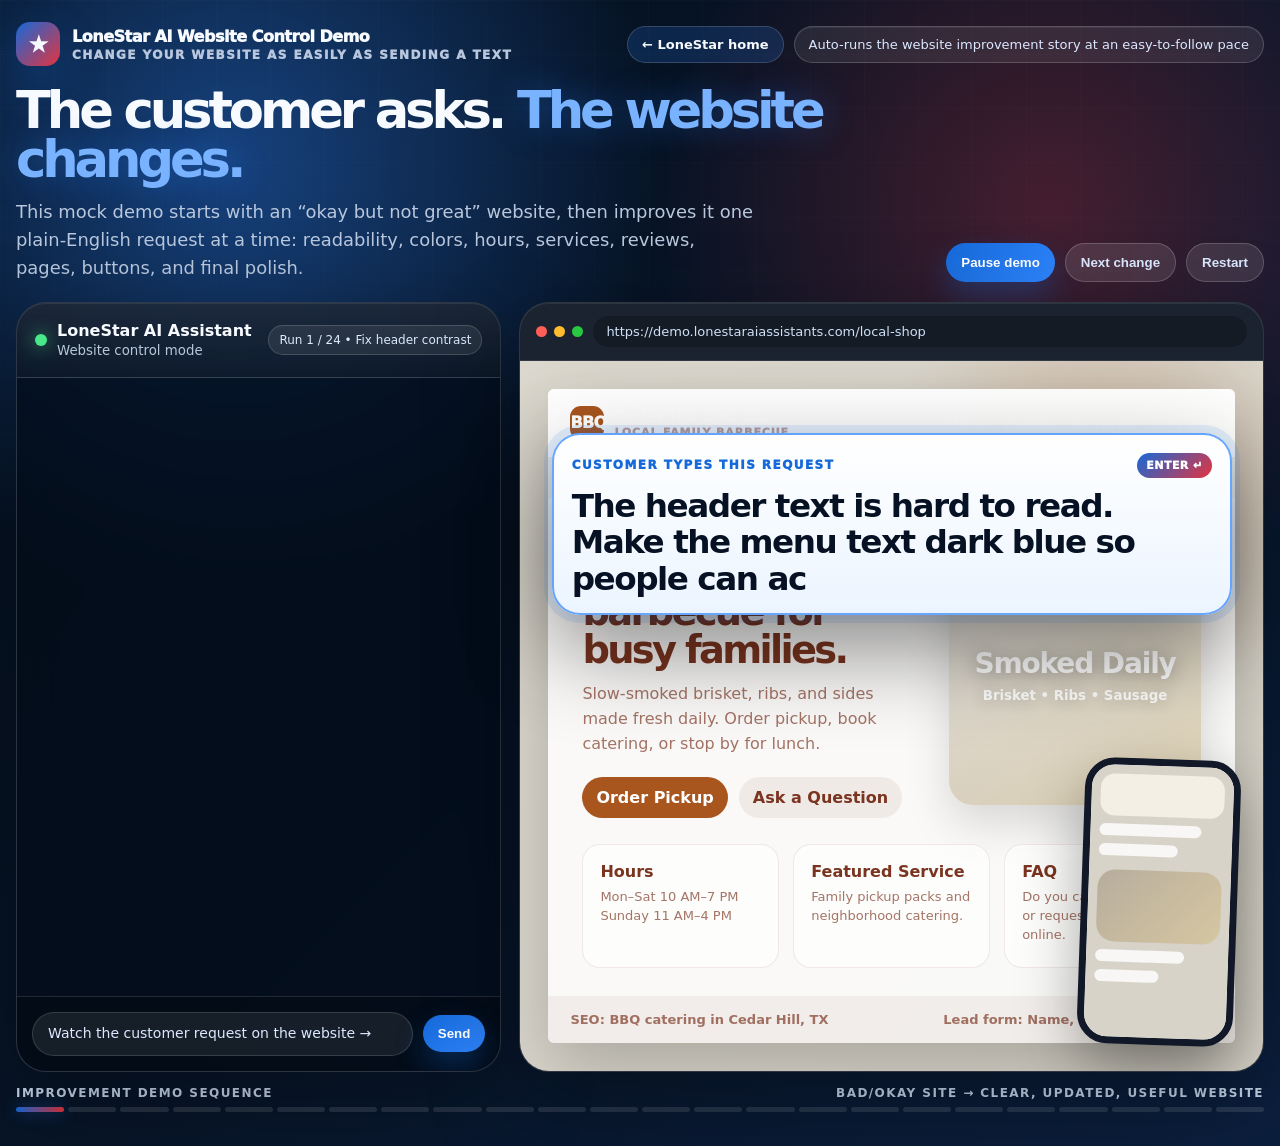
==== commit 046bbb6d: "Add floating request focus animation" ====
--- a/demo-control.html
+++ b/demo-control.html
@@ -168,6 +168,7 @@
       grid-template-columns: minmax(400px, .88fr) minmax(600px, 1.35fr);
       gap: 18px;
       align-items: stretch;
+      position: relative;
     }
 
     .assistant-panel, .website-frame {
@@ -293,7 +294,70 @@
       background: #06101d;
       display: flex;
       flex-direction: column;
-    }
+      position: relative;
+    }
+
+
+    .floating-request {
+      position: fixed;
+      z-index: 1000;
+      left: 0;
+      top: 0;
+      width: min(680px, calc(100% - 62px));
+      transform: scale(1);
+      transform-origin: top left;
+      border: 2px solid rgba(47,134,255,.72);
+      border-radius: 28px;
+      background:
+        linear-gradient(180deg, rgba(255,255,255,.98), rgba(235,244,255,.96)),
+        rgba(255,255,255,.96);
+      color: #071527;
+      box-shadow: 0 34px 90px rgba(0,0,0,.46), 0 0 0 8px rgba(47,134,255,.12);
+      padding: 18px 18px 16px;
+      opacity: 0;
+      pointer-events: none;
+      transition: transform 1.05s cubic-bezier(.18,.82,.18,1), opacity .28s ease, box-shadow .45s ease;
+    }
+
+    .floating-request.show { opacity: 1; }
+    .floating-request.submitting { box-shadow: 0 18px 58px rgba(47,134,255,.38), 0 0 0 8px rgba(71,233,139,.14); }
+
+    .floating-request-label {
+      display: flex;
+      align-items: center;
+      justify-content: space-between;
+      gap: 12px;
+      color: #1669d8;
+      font-size: 12px;
+      font-weight: 950;
+      letter-spacing: .12em;
+      text-transform: uppercase;
+      margin-bottom: 10px;
+    }
+
+    .floating-request-kbd {
+      color: #fff;
+      background: linear-gradient(135deg, var(--blue), var(--red));
+      border-radius: 999px;
+      padding: 6px 9px;
+      font-size: 11px;
+      letter-spacing: .04em;
+      white-space: nowrap;
+    }
+
+    .floating-request-text {
+      min-height: 74px;
+      display: flex;
+      align-items: center;
+      color: #061223;
+      font-size: clamp(1.32rem, 2.55vw, 2.15rem);
+      line-height: 1.12;
+      font-weight: 900;
+      letter-spacing: -.045em;
+    }
+
+    .floating-request.shrink .floating-request-text { white-space: nowrap; overflow: hidden; text-overflow: ellipsis; }
+    .floating-request .typing { border-right-color: #1669d8; }
 
     .browser-bar {
       padding: 13px 16px;
@@ -497,6 +561,8 @@
       .site-nav nav { display: none; }
       .site-hero { padding: 24px 20px; }
       .site-grid { grid-template-columns: 1fr; padding: 0 20px 20px; }
+      .floating-request { padding: 14px; border-radius: 22px; }
+      .floating-request-text { min-height: 58px; font-size: 1.08rem; }
       .controls { justify-content: flex-start; }
     }
   </style>
@@ -546,6 +612,10 @@
         <div class="browser-bar">
           <div class="traffic"><span></span><span></span><span></span></div>
           <div class="url">https://demo.lonestaraiassistants.com/local-shop</div>
+        </div>
+        <div class="floating-request" id="floatingRequest" aria-hidden="true">
+          <div class="floating-request-label"><span>Customer types this request</span><span class="floating-request-kbd">Enter ↵</span></div>
+          <div class="floating-request-text" id="floatingRequestText">Typing request…</div>
         </div>
         <div class="site" id="site">
           <div class="site-inner" id="siteInner">
@@ -712,6 +782,9 @@
     const commandLog = document.createElement('div');
     commandLog.className = 'command-log';
     const composerText = $('composerText');
+    const floatingRequest = $('floatingRequest');
+    const floatingRequestText = $('floatingRequestText');
+    document.body.appendChild(floatingRequest);
     const runBadge = $('runBadge');
     const progressStrip = $('progressStrip');
     const playPause = $('playPause');
@@ -813,19 +886,66 @@
       return b;
     }
 
-    function typeComposer(text, done) {
-      composerText.textContent = '';
-      let i = 0;
-      function tick() {
-        composerText.innerHTML = text.slice(0, i).replace(/</g, '&lt;') + '<span class="typing"></span>';
-        i += 2;
-        if (i <= text.length + 2) wait(tick, delay(22));
-        else {
-          composerText.textContent = text;
+    function placeFloatingRequestOverWebsite() {
+      const frame = document.querySelector('.website-frame').getBoundingClientRect();
+      const viewportPad = 18;
+      const maxVisibleWidth = window.innerWidth - viewportPad * 2;
+      const width = Math.min(680, Math.max(300, frame.width - 62), maxVisibleWidth);
+      const rawLeft = frame.left + (frame.width - width) / 2;
+      const rawTop = frame.top + Math.min(148, Math.max(86, frame.height * .17));
+      const left = Math.max(viewportPad, Math.min(rawLeft, window.innerWidth - width - viewportPad));
+      const top = Math.max(96, Math.min(rawTop, window.innerHeight - 230));
+      floatingRequest.style.left = `${left}px`;
+      floatingRequest.style.top = `${top}px`;
+      floatingRequest.style.width = `${width}px`;
+      floatingRequest.style.transform = 'scale(1)';
+    }
+
+    function resetFloatingRequest() {
+      floatingRequest.classList.remove('show', 'submitting', 'shrink');
+      floatingRequest.style.transition = '';
+      placeFloatingRequestOverWebsite();
+      floatingRequestText.textContent = 'Typing request…';
+    }
+
+    function typeFloatingRequest(text, done) {
+      resetFloatingRequest();
+      composerText.textContent = 'Watch the customer request on the website →';
+      wait(() => {
+        floatingRequest.classList.add('show');
+        floatingRequestText.textContent = '';
+        let i = 0;
+        function tick() {
+          floatingRequestText.innerHTML = text.slice(0, i).replace(/</g, '&lt;') + '<span class="typing"></span>';
+          i += 2;
+          if (i <= text.length + 2) wait(tick, delay(28));
+          else {
+            floatingRequestText.textContent = text;
+            if (done) done();
+          }
+        }
+        tick();
+      }, delay(180));
+    }
+
+    function flyRequestToComposer(text, done) {
+      const from = floatingRequest.getBoundingClientRect();
+      const to = composerText.getBoundingClientRect();
+      const scale = Math.max(.16, Math.min(.28, to.width / from.width));
+      const dx = to.left - from.left;
+      const dy = to.top - from.top;
+      floatingRequest.classList.add('submitting', 'shrink');
+      floatingRequestText.textContent = text;
+      floatingRequest.style.transform = `translate(${dx}px, ${dy}px) scale(${scale})`;
+      composerText.textContent = 'Sending request…';
+      wait(() => {
+        composerText.textContent = text;
+        floatingRequest.classList.remove('show');
+        wait(() => {
+          resetFloatingRequest();
           if (done) done();
-        }
-      }
-      tick();
+        }, delay(160));
+      }, delay(1380));
     }
 
     function renderProgress() {
@@ -840,14 +960,17 @@
       renderProgress();
       messages.innerHTML = '';
       commandLog.innerHTML = '';
-      composerText.textContent = 'Typing request…';
-
-      typeComposer(step.request, () => {
+      resetFloatingRequest();
+      composerText.textContent = 'Watch the customer request on the website →';
+
+      typeFloatingRequest(step.request, () => {
         wait(() => {
-          addBubble(step.request, 'customer');
-          composerText.textContent = 'Request sent';
-        }, delay(160));
-        wait(() => addBubble('<strong>LoneStar AI Assistant:</strong> I can do that. I’ll update the demo site and check the result.', 'agent'), delay(760));
+          flyRequestToComposer(step.request, () => {
+            addBubble(step.request, 'customer');
+            composerText.textContent = 'Request sent';
+          });
+        }, delay(900));
+        wait(() => addBubble('<strong>LoneStar AI Assistant:</strong> I can do that. I’ll update the demo site and check the result.', 'agent'), delay(3300));
         wait(() => {
           messages.appendChild(commandLog);
           step.logs.forEach((line, i) => {
@@ -858,12 +981,12 @@
               commandLog.appendChild(div);
             }, delay(i * 430));
           });
-        }, delay(1250));
+        }, delay(3780));
         wait(() => {
           step.apply();
           addBubble('<strong>Done.</strong> The website has been updated. Refresh the phone view and it matches the request.', 'agent');
-        }, delay(3200));
-        if (playing) wait(nextStep, delay(6000));
+        }, delay(5900));
+        if (playing) wait(nextStep, delay(9000));
       });
     }
 
@@ -881,6 +1004,7 @@
     nextBtn.addEventListener('click', () => { nextStep(); });
     restartBtn.addEventListener('click', () => { index = 0; playing = true; playPause.textContent = 'Pause demo'; renderStep(); });
     sendBtn.addEventListener('click', () => { nextStep(); });
+    window.addEventListener('resize', () => { if (!floatingRequest.classList.contains('submitting')) placeFloatingRequestOverWebsite(); });
 
     renderStep();
   </script>
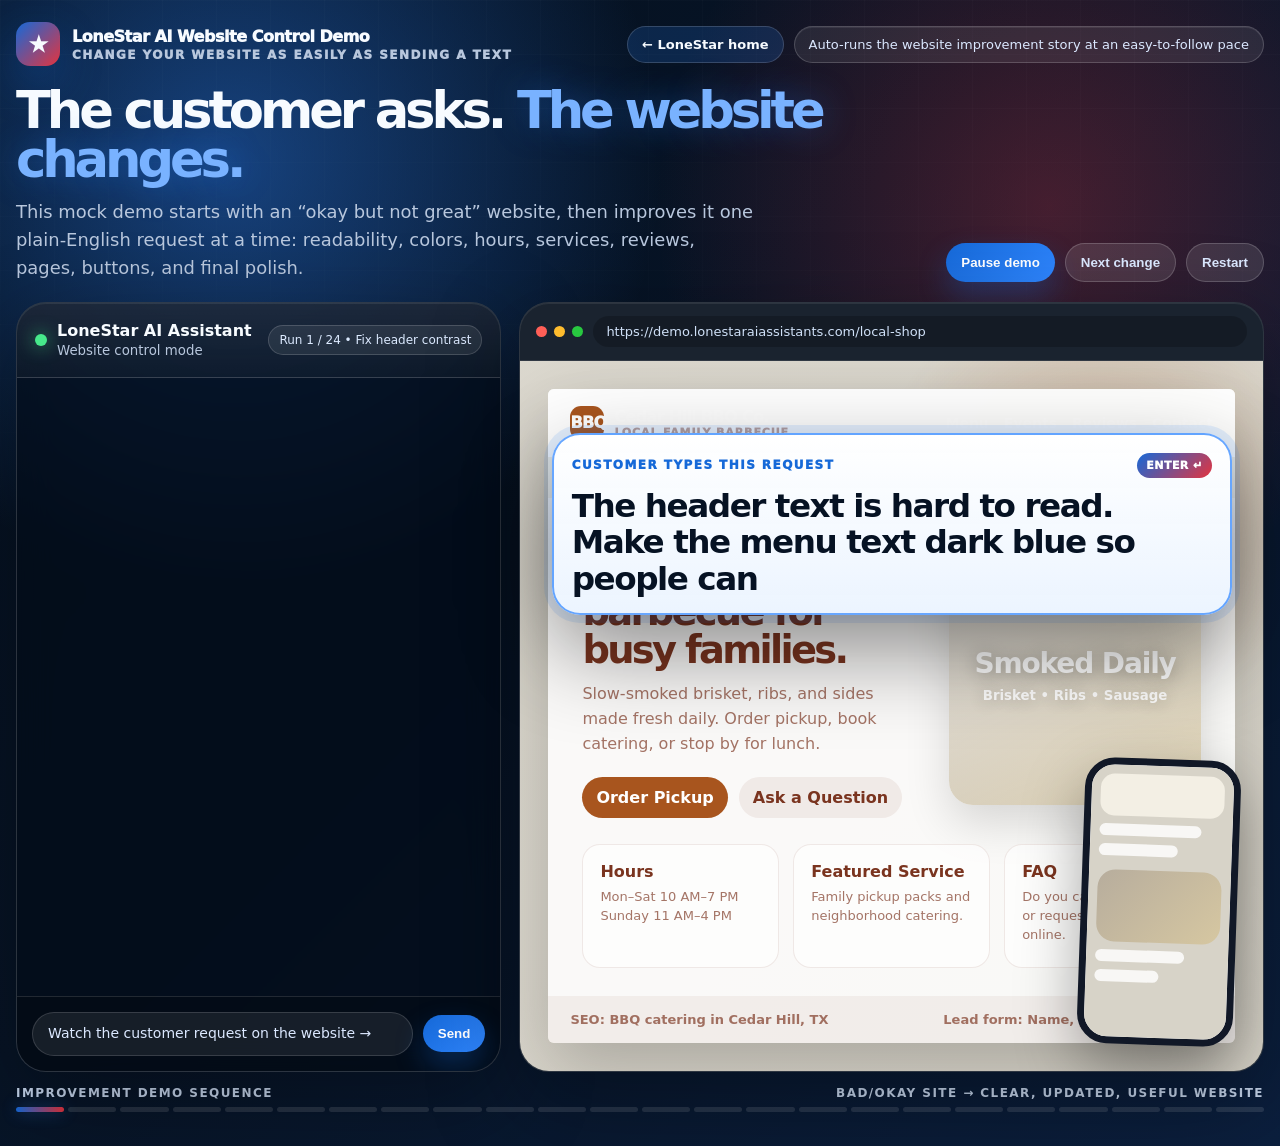
==== commit 2eded92e: "Simplify demo prompt overlay for mobile" ====
--- a/demo-control.html
+++ b/demo-control.html
@@ -305,7 +305,7 @@
       top: 0;
       width: min(680px, calc(100% - 62px));
       transform: scale(1);
-      transform-origin: top left;
+      box-sizing: border-box;
       border: 2px solid rgba(47,134,255,.72);
       border-radius: 28px;
       background:
@@ -320,7 +320,7 @@
     }
 
     .floating-request.show { opacity: 1; }
-    .floating-request.submitting { box-shadow: 0 18px 58px rgba(47,134,255,.38), 0 0 0 8px rgba(71,233,139,.14); }
+    .floating-request.fading { opacity: 0; transform: scale(.98); }
 
     .floating-request-label {
       display: flex;
@@ -347,13 +347,13 @@
 
     .floating-request-text {
       min-height: 74px;
-      display: flex;
-      align-items: center;
+      display: block;
       color: #061223;
       font-size: clamp(1.32rem, 2.55vw, 2.15rem);
       line-height: 1.12;
       font-weight: 900;
       letter-spacing: -.045em;
+      overflow-wrap: anywhere;
     }
 
     .floating-request.shrink .floating-request-text { white-space: nowrap; overflow: hidden; text-overflow: ellipsis; }
@@ -549,7 +549,7 @@
     @media (max-width: 1100px) {
       .headline, .demo-stage { grid-template-columns: 1fr; }
       .assistant-panel, .website-frame { min-height: auto; }
-      .website-frame { min-height: 680px; }
+      .website-frame { min-height: 680px; order: -1; }
       .site-hero { grid-template-columns: 1fr; }
       .phone-preview { display: none; }
     }
@@ -562,7 +562,9 @@
       .site-hero { padding: 24px 20px; }
       .site-grid { grid-template-columns: 1fr; padding: 0 20px 20px; }
       .floating-request { padding: 14px; border-radius: 22px; }
-      .floating-request-text { min-height: 58px; font-size: 1.08rem; }
+      .floating-request-label { font-size: 10px; }
+      .floating-request-kbd { display: none; }
+      .floating-request-text { min-height: 58px; font-size: .98rem; line-height: 1.16; }
       .controls { justify-content: flex-start; }
     }
   </style>
@@ -889,12 +891,15 @@
     function placeFloatingRequestOverWebsite() {
       const frame = document.querySelector('.website-frame').getBoundingClientRect();
       const viewportPad = 18;
-      const maxVisibleWidth = window.innerWidth - viewportPad * 2;
-      const width = Math.min(680, Math.max(300, frame.width - 62), maxVisibleWidth);
-      const rawLeft = frame.left + (frame.width - width) / 2;
+      const viewportWidth = Math.min(window.visualViewport?.width || window.innerWidth, document.documentElement.clientWidth || window.innerWidth, window.innerWidth);
+      const viewportHeight = Math.min(window.visualViewport?.height || window.innerHeight, document.documentElement.clientHeight || window.innerHeight, window.innerHeight);
+      const isNarrow = viewportWidth <= 720;
+      const maxVisibleWidth = viewportWidth - viewportPad * 2;
+      const width = isNarrow ? maxVisibleWidth : Math.min(680, Math.max(300, frame.width - 62), maxVisibleWidth);
+      const rawLeft = isNarrow ? viewportPad : frame.left + (frame.width - width) / 2;
       const rawTop = frame.top + Math.min(148, Math.max(86, frame.height * .17));
-      const left = Math.max(viewportPad, Math.min(rawLeft, window.innerWidth - width - viewportPad));
-      const top = Math.max(96, Math.min(rawTop, window.innerHeight - 230));
+      const left = Math.max(viewportPad, Math.min(rawLeft, viewportWidth - width - viewportPad));
+      const top = Math.max(96, Math.min(rawTop, viewportHeight - 230));
       floatingRequest.style.left = `${left}px`;
       floatingRequest.style.top = `${top}px`;
       floatingRequest.style.width = `${width}px`;
@@ -902,7 +907,7 @@
     }
 
     function resetFloatingRequest() {
-      floatingRequest.classList.remove('show', 'submitting', 'shrink');
+      floatingRequest.classList.remove('show', 'fading', 'submitting', 'shrink');
       floatingRequest.style.transition = '';
       placeFloatingRequestOverWebsite();
       floatingRequestText.textContent = 'Typing request…';
@@ -928,24 +933,16 @@
       }, delay(180));
     }
 
-    function flyRequestToComposer(text, done) {
-      const from = floatingRequest.getBoundingClientRect();
-      const to = composerText.getBoundingClientRect();
-      const scale = Math.max(.16, Math.min(.28, to.width / from.width));
-      const dx = to.left - from.left;
-      const dy = to.top - from.top;
-      floatingRequest.classList.add('submitting', 'shrink');
-      floatingRequestText.textContent = text;
-      floatingRequest.style.transform = `translate(${dx}px, ${dy}px) scale(${scale})`;
-      composerText.textContent = 'Sending request…';
+    function fadeFloatingRequest(done) {
+      floatingRequest.classList.add('fading');
+      composerText.textContent = 'Request received. Processing…';
       wait(() => {
-        composerText.textContent = text;
         floatingRequest.classList.remove('show');
         wait(() => {
           resetFloatingRequest();
           if (done) done();
-        }, delay(160));
-      }, delay(1380));
+        }, delay(120));
+      }, delay(620));
     }
 
     function renderProgress() {
@@ -965,12 +962,12 @@
 
       typeFloatingRequest(step.request, () => {
         wait(() => {
-          flyRequestToComposer(step.request, () => {
+          fadeFloatingRequest(() => {
             addBubble(step.request, 'customer');
             composerText.textContent = 'Request sent';
           });
-        }, delay(900));
-        wait(() => addBubble('<strong>LoneStar AI Assistant:</strong> I can do that. I’ll update the demo site and check the result.', 'agent'), delay(3300));
+        }, delay(2200));
+        wait(() => addBubble('<strong>LoneStar AI Assistant:</strong> I can do that. I’ll update the demo site and check the result.', 'agent'), delay(2200));
         wait(() => {
           messages.appendChild(commandLog);
           step.logs.forEach((line, i) => {
@@ -981,12 +978,12 @@
               commandLog.appendChild(div);
             }, delay(i * 430));
           });
-        }, delay(3780));
+        }, delay(2700));
         wait(() => {
           step.apply();
           addBubble('<strong>Done.</strong> The website has been updated. Refresh the phone view and it matches the request.', 'agent');
-        }, delay(5900));
-        if (playing) wait(nextStep, delay(9000));
+        }, delay(4800));
+        if (playing) wait(nextStep, delay(7600));
       });
     }
 
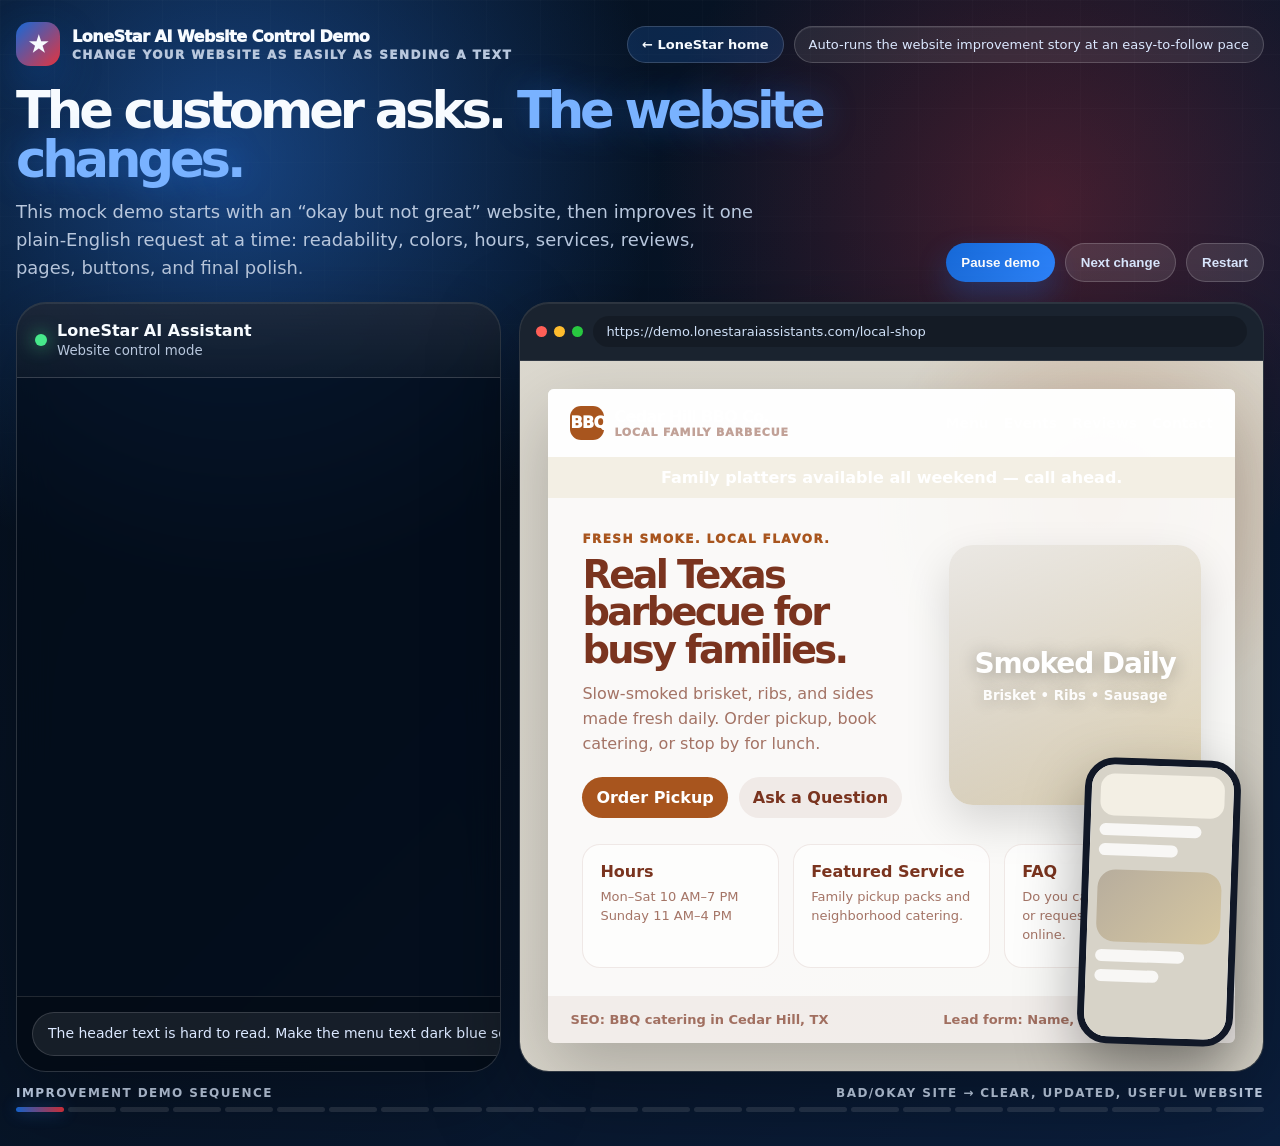
==== commit 4acb2d28: "Rework mobile demo into compact prompt flow" ====
--- a/demo-control.html
+++ b/demo-control.html
@@ -35,6 +35,9 @@
 
     * { box-sizing: border-box; margin: 0; padding: 0; }
 
+    * { box-sizing: border-box; }
+    html, body { max-width: 100%; overflow-x: hidden; }
+
     body {
       min-height: 100vh;
       font-family: Inter, ui-sans-serif, system-ui, -apple-system, BlinkMacSystemFont, "Segoe UI", sans-serif;
@@ -319,7 +322,7 @@
       transition: transform 1.05s cubic-bezier(.18,.82,.18,1), opacity .28s ease, box-shadow .45s ease;
     }
 
-    .floating-request.show { opacity: 1; }
+    .floating-request.show { opacity: 0; }
     .floating-request.fading { opacity: 0; transform: scale(.98); }
 
     .floating-request-label {
@@ -358,6 +361,33 @@
 
     .floating-request.shrink .floating-request-text { white-space: nowrap; overflow: hidden; text-overflow: ellipsis; }
     .floating-request .typing { border-right-color: #1669d8; }
+
+    .mobile-request-panel {
+      display: none;
+      margin-top: 10px;
+      border: 1px solid rgba(47,134,255,.35);
+      border-radius: 18px;
+      background: rgba(255,255,255,.96);
+      color: #071527;
+      box-shadow: 0 16px 40px rgba(0,0,0,.22);
+      padding: 13px 14px;
+    }
+    .mobile-request-label {
+      color: #1669d8;
+      font-size: 10px;
+      font-weight: 950;
+      letter-spacing: .12em;
+      text-transform: uppercase;
+      margin-bottom: 6px;
+    }
+    .mobile-request-text {
+      font-size: 1rem;
+      line-height: 1.22;
+      font-weight: 900;
+      letter-spacing: -.035em;
+      color: #061223;
+      min-height: 44px;
+    }
 
     .browser-bar {
       padding: 13px 16px;
@@ -555,16 +585,41 @@
     }
 
     @media (max-width: 720px) {
-      .shell { width: min(100% - 18px, 1500px); padding-top: 14px; }
-      .topbar { align-items: flex-start; flex-direction: column; }
-      .site { padding: 12px; }
+      .shell { width: min(100% - 18px, 1500px); padding-top: 14px; overflow-x: hidden; }
+      .topbar { align-items: flex-start; flex-direction: column; gap: 10px; }
+      .top-actions { display: none; }
+      .brand { font-size: 14px; }
+      .brand small { display: none; }
+      .headline { display: block; margin: 10px 0 10px; }
+      .headline > div:first-child { display: none; }
+      .headline h1 { font-size: clamp(2.1rem, 14vw, 3.2rem); }
+      .headline .subhead { display: none; }
+      .demo-stage, .website-frame, .assistant-panel { min-width: 0; width: 100%; max-width: 100%; }
+      .assistant-panel { display: none; }
+      .website-frame { min-height: auto; }
+      .browser-bar { padding: 9px 10px; }
+      .url { min-width: 0; font-size: 11px; }
+      .site { padding: 8px; max-height: 430px; overflow: hidden; width: 100%; max-width: 100%; }
+      .site-inner { min-height: 0; grid-template-rows: auto auto auto; width: 100%; max-width: 100%; overflow: hidden; }
+      .site-nav { padding: 12px 14px; }
+      .site-alert .alert-inner { white-space: normal; }
       .site-nav nav { display: none; }
-      .site-hero { padding: 24px 20px; }
-      .site-grid { grid-template-columns: 1fr; padding: 0 20px 20px; }
-      .floating-request { padding: 14px; border-radius: 22px; }
-      .floating-request-label { font-size: 10px; }
-      .floating-request-kbd { display: none; }
-      .floating-request-text { min-height: 58px; font-size: .98rem; line-height: 1.16; }
+      .site-hero { grid-template-columns: 1fr; padding: 18px 16px 14px; gap: 12px; }
+      .site h2 { font-size: 1.25rem; line-height: 1.08; margin-bottom: 8px; overflow-wrap: anywhere; }
+      .site-copy { font-size: 12px; line-height: 1.32; overflow-wrap: anywhere; }
+      .site-actions { margin-top: 12px; gap: 8px; }
+      .site-btn { padding: 9px 11px; font-size: 12px; }
+      .photo-card { display: none; }
+      .site-grid { grid-template-columns: 1fr; padding: 0 16px 14px; gap: 8px; }
+      .site-card { min-height: auto; padding: 12px; }
+      .site-card:not(.changed) { display: none; }
+      .site-card h3 { font-size: 14px; }
+      .site-card p { font-size: 12px; }
+      .site-footer { display: none; }
+      .mobile-request-panel { display: block; width: 100%; max-width: 100%; overflow: hidden; padding: 12px 12px; }
+      .mobile-request-text { overflow-wrap: anywhere; font-size: .9rem; line-height: 1.2; }
+      .progress-label, .progress-strip { display: none; }
+      .floating-request { display: none; }
       .controls { justify-content: flex-start; }
     }
   </style>
@@ -649,6 +704,10 @@
           </div>
           <div class="phone-preview" aria-hidden="true"><div class="mini-site"><div class="mini-top"></div><div class="mini-line" style="width:82%"></div><div class="mini-line" style="width:64%"></div><div class="mini-block"></div><div class="mini-line" style="width:72%"></div><div class="mini-line" style="width:52%"></div></div></div>
         </div>
+        <div class="mobile-request-panel" aria-live="polite">
+          <div class="mobile-request-label">Text request</div>
+          <div class="mobile-request-text" id="mobileRequestText">Typing request…</div>
+        </div>
       </section>
     </section>
     <div class="progress-label"><span>Improvement demo sequence</span><span>Bad/okay site → clear, updated, useful website</span></div>
@@ -786,6 +845,7 @@
     const composerText = $('composerText');
     const floatingRequest = $('floatingRequest');
     const floatingRequestText = $('floatingRequestText');
+    const mobileRequestText = $('mobileRequestText');
     document.body.appendChild(floatingRequest);
     const runBadge = $('runBadge');
     const progressStrip = $('progressStrip');
@@ -888,61 +948,42 @@
       return b;
     }
 
-    function placeFloatingRequestOverWebsite() {
-      const frame = document.querySelector('.website-frame').getBoundingClientRect();
-      const viewportPad = 18;
-      const viewportWidth = Math.min(window.visualViewport?.width || window.innerWidth, document.documentElement.clientWidth || window.innerWidth, window.innerWidth);
-      const viewportHeight = Math.min(window.visualViewport?.height || window.innerHeight, document.documentElement.clientHeight || window.innerHeight, window.innerHeight);
-      const isNarrow = viewportWidth <= 720;
-      const maxVisibleWidth = viewportWidth - viewportPad * 2;
-      const width = isNarrow ? maxVisibleWidth : Math.min(680, Math.max(300, frame.width - 62), maxVisibleWidth);
-      const rawLeft = isNarrow ? viewportPad : frame.left + (frame.width - width) / 2;
-      const rawTop = frame.top + Math.min(148, Math.max(86, frame.height * .17));
-      const left = Math.max(viewportPad, Math.min(rawLeft, viewportWidth - width - viewportPad));
-      const top = Math.max(96, Math.min(rawTop, viewportHeight - 230));
-      floatingRequest.style.left = `${left}px`;
-      floatingRequest.style.top = `${top}px`;
-      floatingRequest.style.width = `${width}px`;
-      floatingRequest.style.transform = 'scale(1)';
-    }
-
-    function resetFloatingRequest() {
+    function resetRequestText() {
       floatingRequest.classList.remove('show', 'fading', 'submitting', 'shrink');
-      floatingRequest.style.transition = '';
-      placeFloatingRequestOverWebsite();
-      floatingRequestText.textContent = 'Typing request…';
-    }
-
-    function typeFloatingRequest(text, done) {
-      resetFloatingRequest();
-      composerText.textContent = 'Watch the customer request on the website →';
+      composerText.textContent = 'Typing request…';
+      if (mobileRequestText) mobileRequestText.textContent = 'Typing request…';
+    }
+
+    function typeRequestText(text, done) {
+      resetRequestText();
+      composerText.textContent = '';
+      if (mobileRequestText) mobileRequestText.textContent = '';
+      let i = 0;
+      function tick() {
+        const typed = text.slice(0, i).replace(/</g, '&lt;') + '<span class="typing"></span>';
+        composerText.innerHTML = typed;
+        if (mobileRequestText) mobileRequestText.innerHTML = typed;
+        i += 2;
+        if (i <= text.length + 2) wait(tick, delay(28));
+        else {
+          composerText.textContent = text;
+          if (mobileRequestText) mobileRequestText.textContent = text;
+          if (done) done();
+        }
+      }
+      tick();
+    }
+
+    function fadeMobileRequest(done) {
+      if (mobileRequestText) mobileRequestText.style.opacity = '0';
+      composerText.textContent = 'Request sent';
       wait(() => {
-        floatingRequest.classList.add('show');
-        floatingRequestText.textContent = '';
-        let i = 0;
-        function tick() {
-          floatingRequestText.innerHTML = text.slice(0, i).replace(/</g, '&lt;') + '<span class="typing"></span>';
-          i += 2;
-          if (i <= text.length + 2) wait(tick, delay(28));
-          else {
-            floatingRequestText.textContent = text;
-            if (done) done();
-          }
+        if (mobileRequestText) {
+          mobileRequestText.textContent = 'Processing…';
+          mobileRequestText.style.opacity = '1';
         }
-        tick();
-      }, delay(180));
-    }
-
-    function fadeFloatingRequest(done) {
-      floatingRequest.classList.add('fading');
-      composerText.textContent = 'Request received. Processing…';
-      wait(() => {
-        floatingRequest.classList.remove('show');
-        wait(() => {
-          resetFloatingRequest();
-          if (done) done();
-        }, delay(120));
-      }, delay(620));
+        if (done) done();
+      }, delay(420));
     }
 
     function renderProgress() {
@@ -957,16 +998,15 @@
       renderProgress();
       messages.innerHTML = '';
       commandLog.innerHTML = '';
-      resetFloatingRequest();
-      composerText.textContent = 'Watch the customer request on the website →';
-
-      typeFloatingRequest(step.request, () => {
+      resetRequestText();
+
+      typeRequestText(step.request, () => {
         wait(() => {
-          fadeFloatingRequest(() => {
+          fadeMobileRequest(() => {
             addBubble(step.request, 'customer');
             composerText.textContent = 'Request sent';
           });
-        }, delay(2200));
+        }, delay(1600));
         wait(() => addBubble('<strong>LoneStar AI Assistant:</strong> I can do that. I’ll update the demo site and check the result.', 'agent'), delay(2200));
         wait(() => {
           messages.appendChild(commandLog);
@@ -1001,8 +1041,6 @@
     nextBtn.addEventListener('click', () => { nextStep(); });
     restartBtn.addEventListener('click', () => { index = 0; playing = true; playPause.textContent = 'Pause demo'; renderStep(); });
     sendBtn.addEventListener('click', () => { nextStep(); });
-    window.addEventListener('resize', () => { if (!floatingRequest.classList.contains('submitting')) placeFloatingRequestOverWebsite(); });
-
     renderStep();
   </script>
 </body>
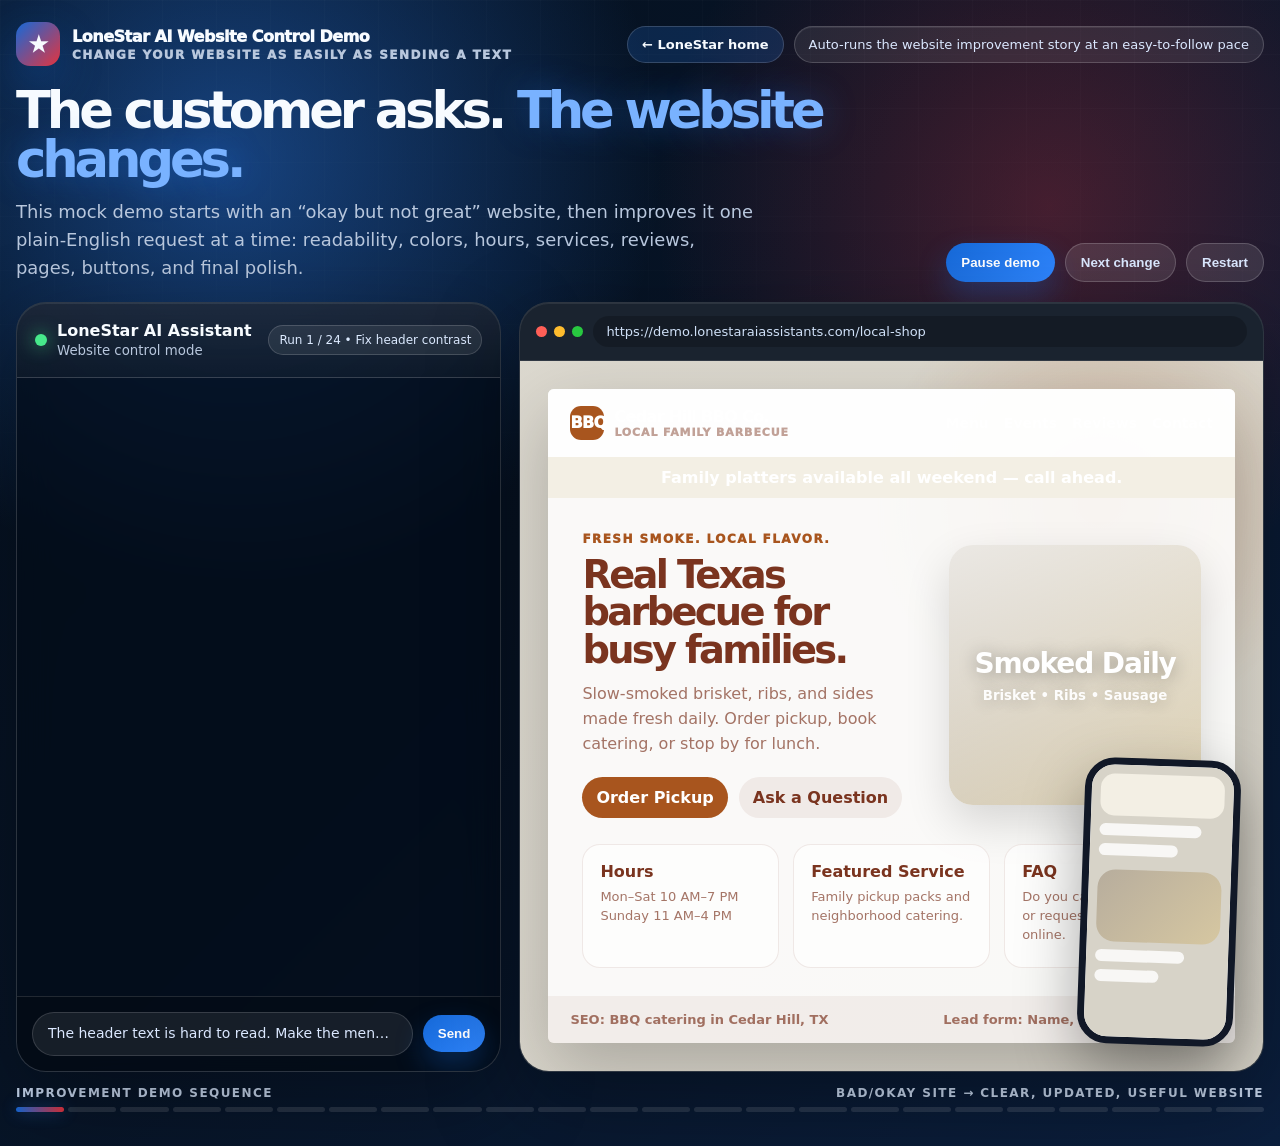
==== commit caa8706c: "Contain demo request input text" ====
--- a/demo-control.html
+++ b/demo-control.html
@@ -187,6 +187,7 @@
     .assistant-panel {
       display: grid;
       grid-template-rows: auto 1fr auto;
+      min-width: 0;
     }
 
     .panel-head {
@@ -276,11 +277,23 @@
       display: flex;
       gap: 10px;
       align-items: center;
+      min-width: 0;
+      max-width: 100%;
+      box-sizing: border-box;
+      overflow: hidden;
       background: rgba(0,0,0,.18);
     }
 
+    .composer button {
+      flex: 0 0 auto;
+      white-space: nowrap;
+    }
+
     .input-look {
-      flex: 1;
+      flex: 1 1 auto;
+      min-width: 0;
+      max-width: 100%;
+      box-sizing: border-box;
       min-height: 44px;
       border-radius: 999px;
       border: 1px solid rgba(255,255,255,.14);
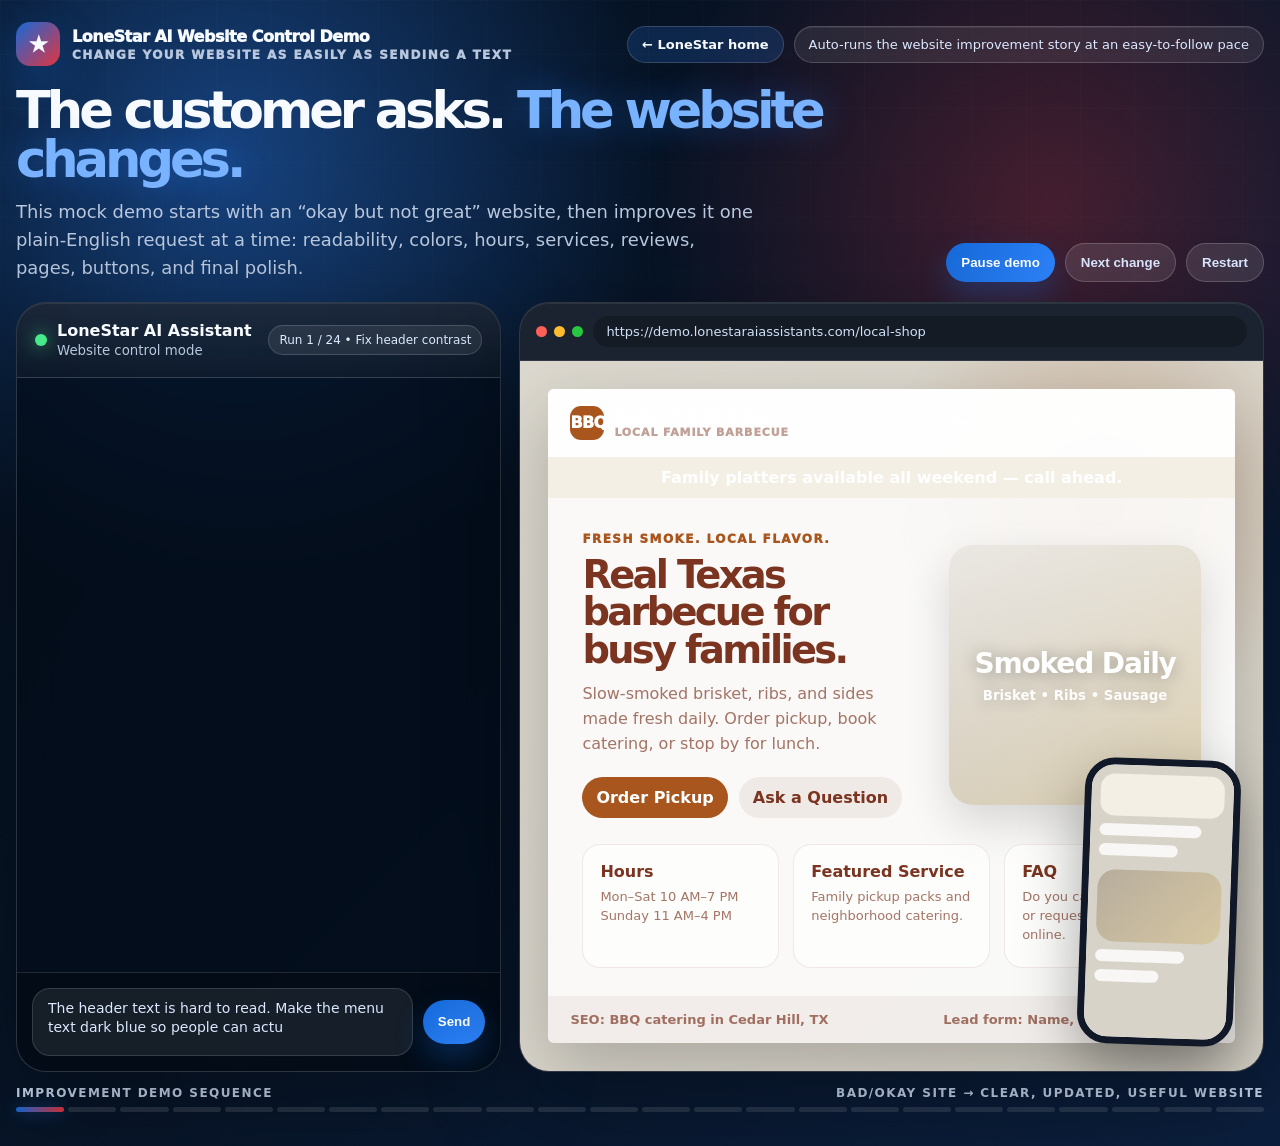
==== commit 137c2575: "Wrap mock demo request input text" ====
--- a/demo-control.html
+++ b/demo-control.html
@@ -276,7 +276,7 @@
       border-top: 1px solid rgba(255,255,255,.12);
       display: flex;
       gap: 10px;
-      align-items: center;
+      align-items: stretch;
       min-width: 0;
       max-width: 100%;
       box-sizing: border-box;
@@ -287,6 +287,8 @@
     .composer button {
       flex: 0 0 auto;
       white-space: nowrap;
+      align-self: center;
+      min-height: 44px;
     }
 
     .input-look {
@@ -294,16 +296,18 @@
       min-width: 0;
       max-width: 100%;
       box-sizing: border-box;
-      min-height: 44px;
-      border-radius: 999px;
+      min-height: 68px;
+      border-radius: 18px;
       border: 1px solid rgba(255,255,255,.14);
       background: rgba(255,255,255,.08);
-      padding: 12px 15px;
+      padding: 10px 15px;
       color: #dbe8ff;
       font-size: 14px;
-      overflow: hidden;
-      white-space: nowrap;
-      text-overflow: ellipsis;
+      line-height: 1.35;
+      overflow: visible;
+      white-space: normal;
+      overflow-wrap: anywhere;
+      word-break: break-word;
     }
 
     .website-frame {
